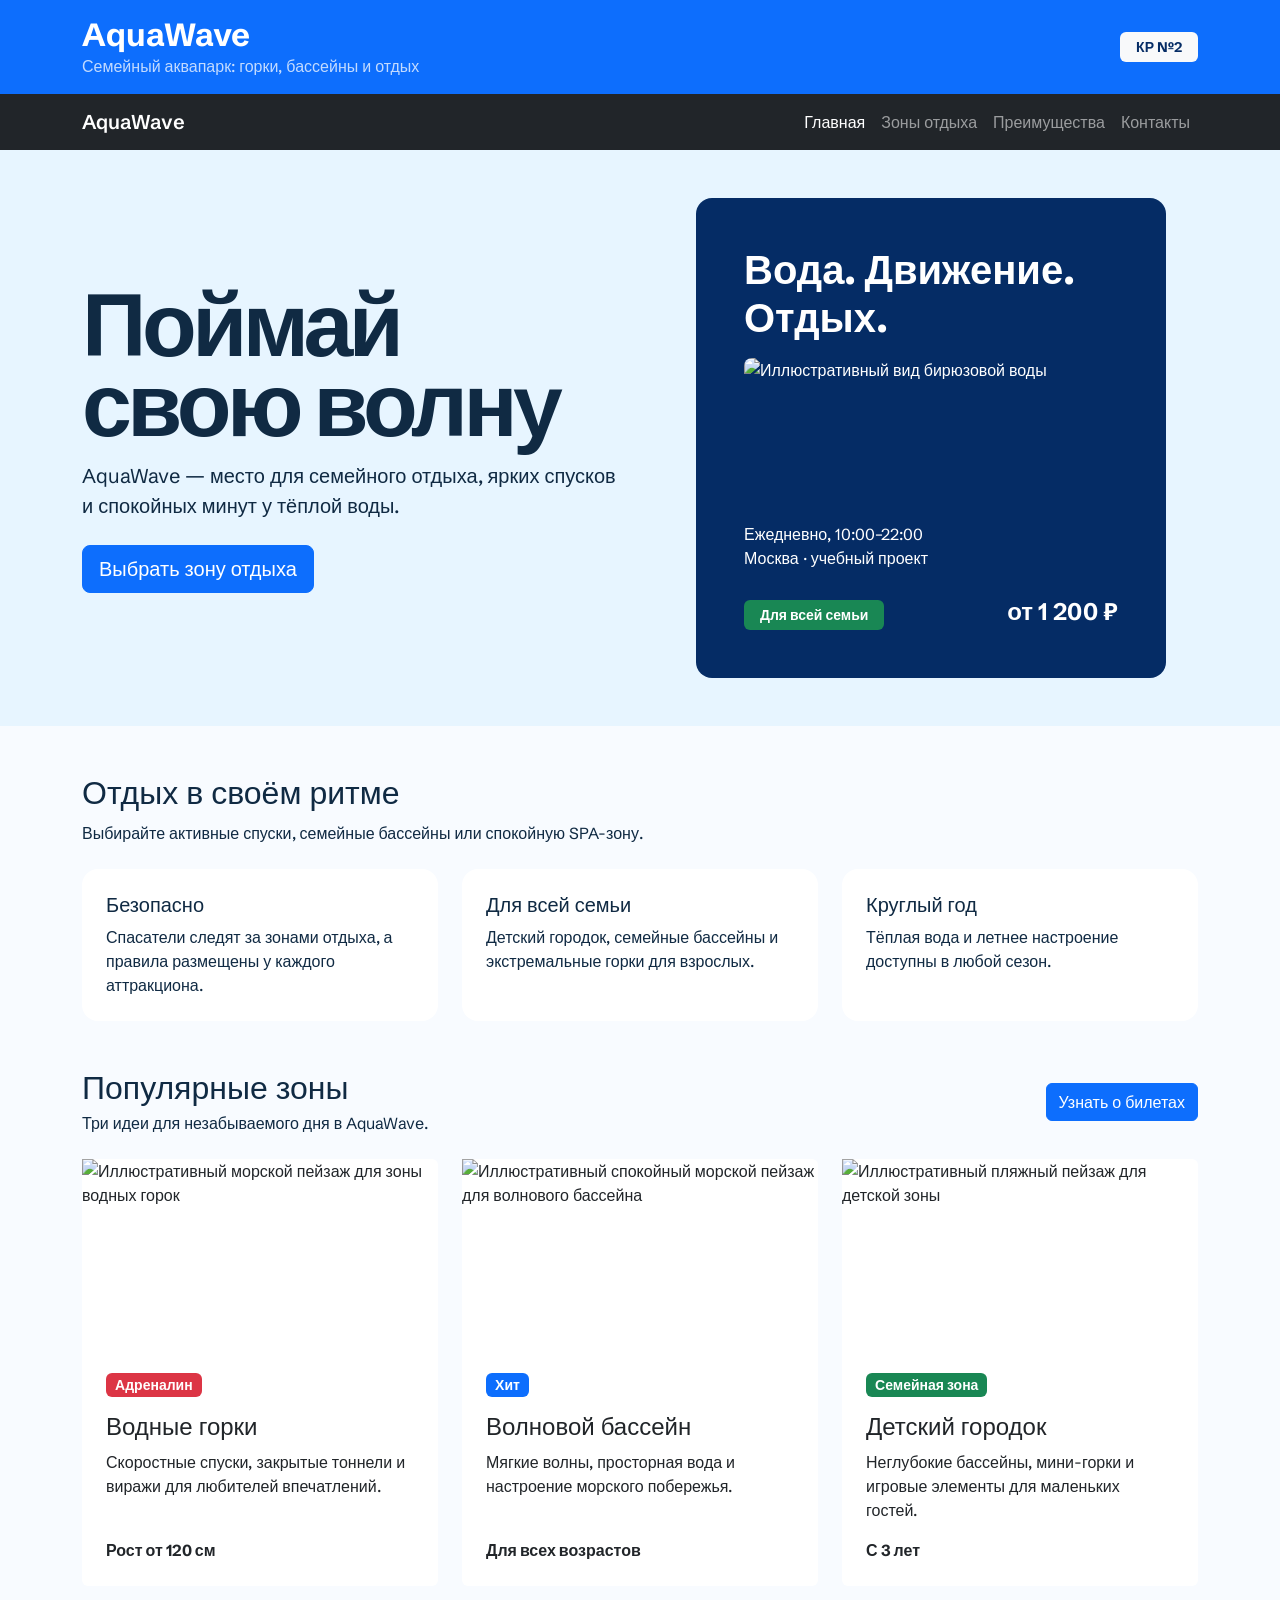
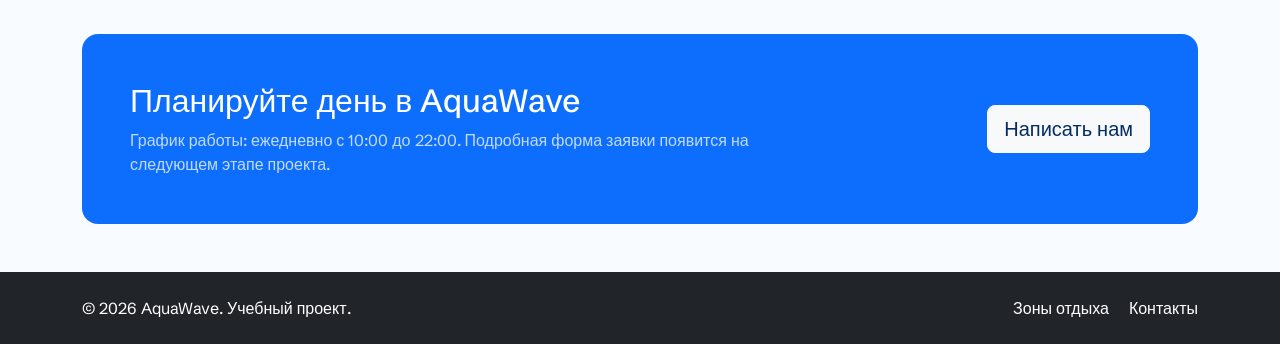
==== index.html @ f3e8d5f7 "feat: create AquaWave Bootstrap homepage" ====
<!DOCTYPE html>
<html lang="ru">
<head>
  <meta charset="UTF-8">
  <meta name="viewport" content="width=device-width, initial-scale=1.0">
  <meta
    name="description"
    content="AquaWave — семейный аквапарк с горками, бассейнами и зонами отдыха."
  >
  <title>AquaWave — семейный аквапарк</title>
  <link rel="preconnect" href="https://fonts.googleapis.com">
  <link rel="preconnect" href="https://fonts.gstatic.com" crossorigin>
  <link
    href="https://fonts.googleapis.com/css2?family=Schibsted+Grotesk:wght@400;600;800&display=swap"
    rel="stylesheet"
  >
  <link
    href="https://cdn.jsdelivr.net/npm/bootstrap@5.3.3/dist/css/bootstrap.min.css"
    rel="stylesheet"
  >
  <link rel="stylesheet" href="css/custom.css">
</head>
<body>
  <header class="bg-primary text-white py-3">
    <div class="container">
      <div class="row align-items-center g-3">
        <div class="col-12 col-md-8">
          <p class="h2 fw-bold mb-0">AquaWave</p>
          <p class="mb-0 opacity-75">Семейный аквапарк: горки, бассейны и отдых</p>
        </div>
        <div class="col-12 col-md-4 text-md-end">
          <span class="badge text-bg-light text-primary px-3 py-2">КР №2</span>
        </div>
      </div>
    </div>
  </header>

  <nav class="navbar navbar-expand-lg navbar-dark bg-dark" aria-label="Основная навигация">
    <div class="container">
      <a class="navbar-brand fw-semibold" href="index.html">AquaWave</a>
      <button
        class="navbar-toggler"
        type="button"
        data-bs-toggle="collapse"
        data-bs-target="#mainNavbar"
        aria-controls="mainNavbar"
        aria-expanded="false"
        aria-label="Открыть меню"
      >
        <span class="navbar-toggler-icon"></span>
      </button>
      <div class="collapse navbar-collapse" id="mainNavbar">
        <ul class="navbar-nav ms-auto">
          <li class="nav-item"><a class="nav-link active" aria-current="page" href="#top">Главная</a></li>
          <li class="nav-item"><a class="nav-link" href="#zones">Зоны отдыха</a></li>
          <li class="nav-item"><a class="nav-link" href="#advantages">Преимущества</a></li>
          <li class="nav-item"><a class="nav-link" href="#contacts">Контакты</a></li>
        </ul>
      </div>
    </div>
  </nav>

  <main id="top">
    <section class="hero-section py-5" aria-labelledby="hero-title">
      <div class="container">
        <div class="row align-items-center g-5">
          <div class="col-12 col-lg-6">
            <h1 class="display-4 fw-bold mb-3" id="hero-title">Поймай свою волну</h1>
            <p class="lead mb-4">
              AquaWave — место для семейного отдыха, ярких спусков и спокойных
              минут у тёплой воды.
            </p>
            <a class="btn btn-primary btn-lg" href="#zones">Выбрать зону отдыха</a>
          </div>
          <div class="col-12 col-lg-6">
            <div class="hero-ticket p-4 p-md-5 mx-auto" aria-label="Информация о посещении AquaWave">
              <p class="display-6 fw-bold mb-3">Вода. Движение. Отдых.</p>
              <img
                class="ticket-photo mb-4"
                src="https://picsum.photos/id/640/960/480"
                alt="Иллюстративный вид бирюзовой воды"
                width="960"
                height="480"
              >
              <p class="mb-4">Ежедневно, 10:00–22:00<br>Москва · учебный проект</p>
              <div class="d-flex justify-content-between align-items-end">
                <span class="badge text-bg-success px-3 py-2">Для всей семьи</span>
                <span class="fs-4 fw-bold">от 1 200 ₽</span>
              </div>
            </div>
          </div>
        </div>
      </div>
    </section>

    <section class="container my-5" id="advantages" aria-labelledby="advantages-title">
      <div class="row mb-4">
        <div class="col-lg-7">
          <h2 class="mb-2" id="advantages-title">Отдых в своём ритме</h2>
          <p class="mb-0">Выбирайте активные спуски, семейные бассейны или спокойную SPA-зону.</p>
        </div>
      </div>
      <div class="row g-4">
        <div class="col-12 col-md-4">
          <article class="h-100 p-4 bg-white rounded-4">
            <h3 class="h5">Безопасно</h3>
            <p class="mb-0">Спасатели следят за зонами отдыха, а правила размещены у каждого аттракциона.</p>
          </article>
        </div>
        <div class="col-12 col-md-4">
          <article class="h-100 p-4 bg-white rounded-4">
            <h3 class="h5">Для всей семьи</h3>
            <p class="mb-0">Детский городок, семейные бассейны и экстремальные горки для взрослых.</p>
          </article>
        </div>
        <div class="col-12 col-md-4">
          <article class="h-100 p-4 bg-white rounded-4">
            <h3 class="h5">Круглый год</h3>
            <p class="mb-0">Тёплая вода и летнее настроение доступны в любой сезон.</p>
          </article>
        </div>
      </div>
    </section>

    <section class="container my-5" id="zones" aria-labelledby="zones-title">
      <div class="d-flex flex-column flex-sm-row justify-content-between align-items-sm-center gap-3 mb-4">
        <div>
          <h2 class="mb-1" id="zones-title">Популярные зоны</h2>
          <p class="mb-0">Три идеи для незабываемого дня в AquaWave.</p>
        </div>
        <a class="btn btn-primary" href="#contacts">Узнать о билетах</a>
      </div>
      <div class="row g-4">
        <div class="col-12 col-md-6 col-lg-4">
          <article class="card h-100 border-0">
            <img
              class="zone-image"
              src="https://picsum.photos/id/1052/800/480"
              alt="Иллюстративный морской пейзаж для зоны водных горок"
              width="800"
              height="480"
              loading="lazy"
            >
            <div class="card-body d-flex flex-column p-4">
              <span class="badge text-bg-danger align-self-start mb-3">Адреналин</span>
              <h3 class="h4">Водные горки</h3>
              <p class="card-text">Скоростные спуски, закрытые тоннели и виражи для любителей впечатлений.</p>
              <p class="fw-bold mt-auto mb-0">Рост от 120 см</p>
            </div>
          </article>
        </div>
        <div class="col-12 col-md-6 col-lg-4">
          <article class="card h-100 border-0">
            <img
              class="zone-image"
              src="https://picsum.photos/id/853/800/480"
              alt="Иллюстративный спокойный морской пейзаж для волнового бассейна"
              width="800"
              height="480"
              loading="lazy"
            >
            <div class="card-body d-flex flex-column p-4">
              <span class="badge text-bg-primary align-self-start mb-3">Хит</span>
              <h3 class="h4">Волновой бассейн</h3>
              <p class="card-text">Мягкие волны, просторная вода и настроение морского побережья.</p>
              <p class="fw-bold mt-auto mb-0">Для всех возрастов</p>
            </div>
          </article>
        </div>
        <div class="col-12 col-md-6 col-lg-4">
          <article class="card h-100 border-0">
            <img
              class="zone-image"
              src="https://picsum.photos/id/641/800/480"
              alt="Иллюстративный пляжный пейзаж для детской зоны"
              width="800"
              height="480"
              loading="lazy"
            >
            <div class="card-body d-flex flex-column p-4">
              <span class="badge text-bg-success align-self-start mb-3">Семейная зона</span>
              <h3 class="h4">Детский городок</h3>
              <p class="card-text">Неглубокие бассейны, мини-горки и игровые элементы для маленьких гостей.</p>
              <p class="fw-bold mt-auto mb-0">С 3 лет</p>
            </div>
          </article>
        </div>
      </div>
    </section>

    <section class="container my-5" id="contacts" aria-labelledby="contacts-title">
      <div class="p-4 p-md-5 bg-primary text-white rounded-4">
        <div class="row align-items-center g-4">
          <div class="col-12 col-lg-8">
            <h2 id="contacts-title">Планируйте день в AquaWave</h2>
            <p class="mb-0 opacity-75">График работы: ежедневно с 10:00 до 22:00. Подробная форма заявки появится на следующем этапе проекта.</p>
          </div>
          <div class="col-12 col-lg-4 text-lg-end">
            <a class="btn btn-light btn-lg text-primary" href="mailto:aquawave@example.com">Написать нам</a>
          </div>
        </div>
      </div>
    </section>
  </main>

  <footer class="bg-dark text-white py-4 mt-5">
    <div class="container">
      <div class="row align-items-center g-3">
        <div class="col-12 col-md-6">
          <p class="mb-0">© 2026 AquaWave. Учебный проект.</p>
        </div>
        <div class="col-12 col-md-6 text-md-end">
          <a class="text-white text-decoration-none me-3" href="#zones">Зоны отдыха</a>
          <a class="text-white text-decoration-none" href="mailto:aquawave@example.com">Контакты</a>
        </div>
      </div>
    </div>
  </footer>

  <script src="https://cdn.jsdelivr.net/npm/bootstrap@5.3.3/dist/js/bootstrap.bundle.min.js"></script>
</body>
</html>
---- css/custom.css ----
:root {
  --aqua-blue: #0d6efd;
  --aqua-dark: #052c65;
  --aqua-soft: #e7f5ff;
}

body {
  min-height: 100svh;
  font-family: "Schibsted Grotesk", Arial, sans-serif;
  color: #102a43;
  background: #f8fbff;
}

.hero-section {
  background: var(--aqua-soft);
}

.display-4 {
  font-size: clamp(3.5rem, 7vw, 7rem);
  letter-spacing: -0.05em;
  line-height: 0.9;
}

.hero-ticket {
  max-width: 470px;
  color: #fff;
  background: var(--aqua-dark);
  border-radius: 1rem;
}

.ticket-photo {
  display: block;
  width: 100%;
  height: 140px;
  object-fit: cover;
  border-radius: 0.5rem;
}

.zone-image {
  width: 100%;
  height: 190px;
  object-fit: cover;
}

.badge {
  font-size: 0.875rem;
}

.badge.text-primary,
.btn-light.text-primary {
  color: var(--aqua-dark) !important;
}

.lead,
.card-text {
  max-width: 60ch;
}

.card {
  transition: transform 0.2s ease;
}

.card:hover {
  transform: translateY(-4px);
}

@media (prefers-reduced-motion: no-preference) {
  .hero-section .row > div,
  .container > .row > div,
  .card {
    animation: rise-in 0.55s ease both;
  }

  .hero-section .row > div:nth-child(2),
  .container > .row > div:nth-child(2),
  .card:nth-child(2) {
    animation-delay: 0.1s;
  }

  .container > .row > div:nth-child(3),
  .card:nth-child(3) {
    animation-delay: 0.2s;
  }
}

@keyframes rise-in {
  from {
    opacity: 0.01;
    transform: translateY(20px);
  }

  to {
    opacity: 1;
    transform: translateY(0);
  }
}

@media (max-width: 575.98px) {
  .hero-ticket {
    max-width: none;
  }
}
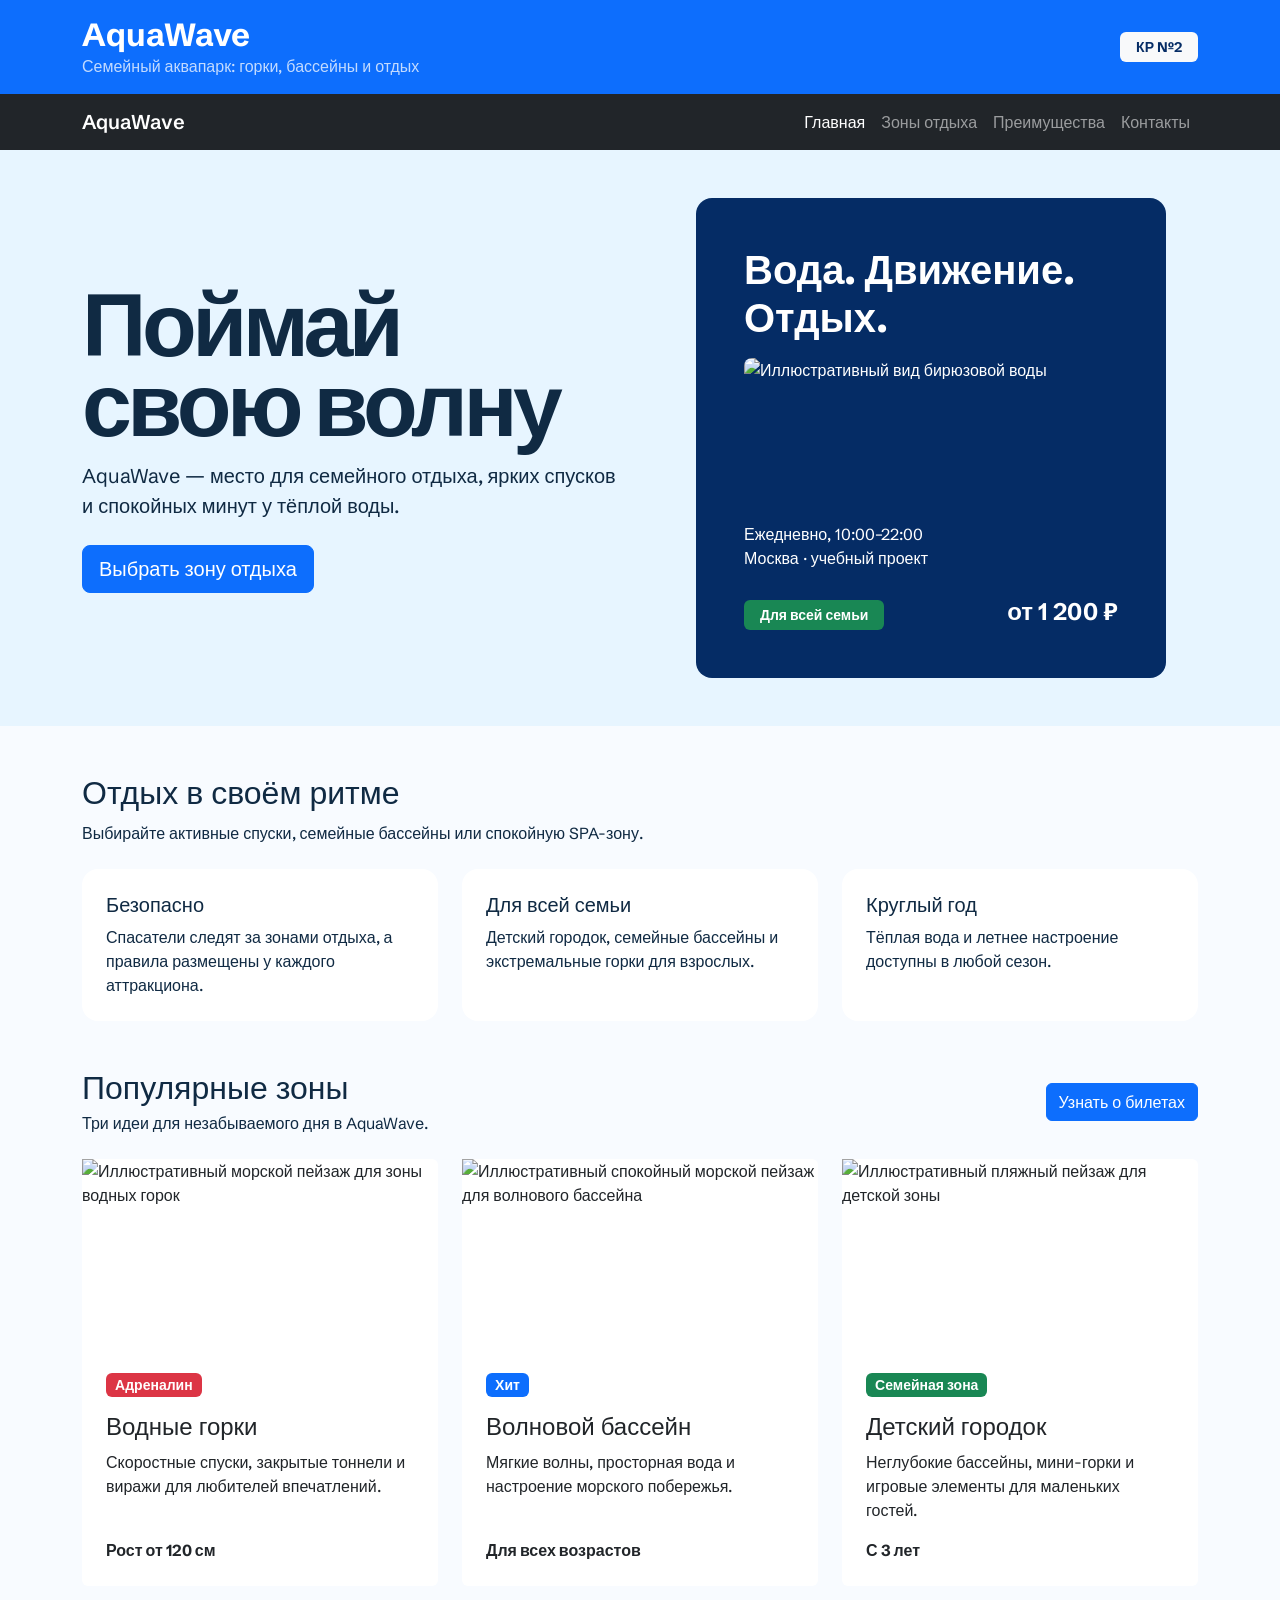
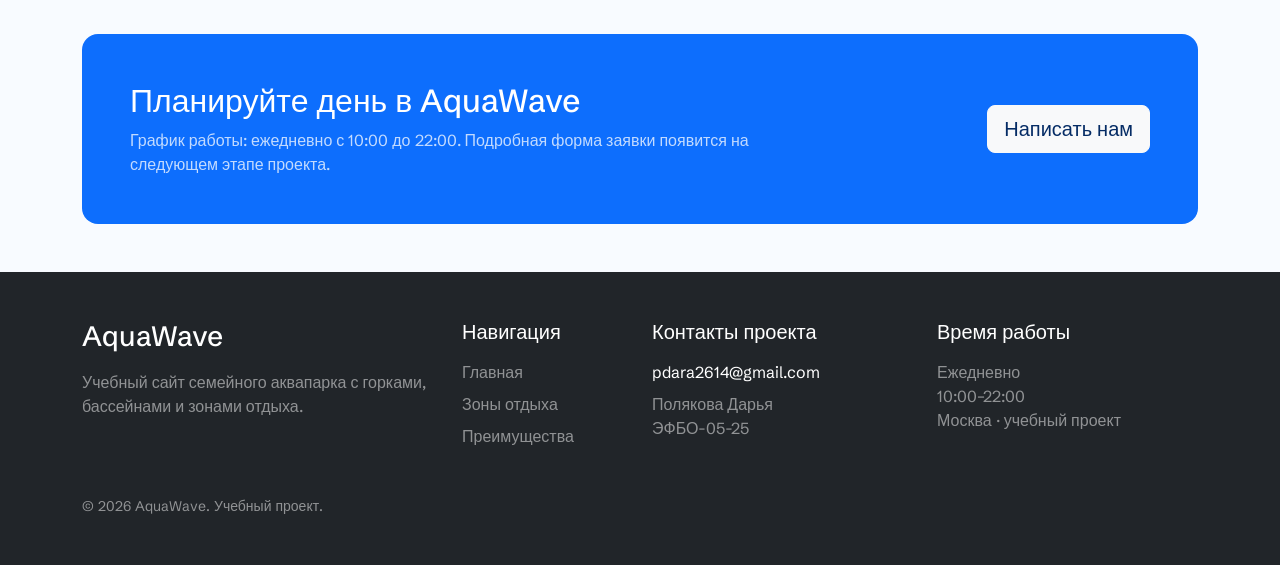
==== commit 505c2fd9: "feat: expand footer with project contacts" ====
--- a/index.html
+++ b/index.html
@@ -203,17 +203,41 @@
     </section>
   </main>
 
-  <footer class="bg-dark text-white py-4 mt-5">
+  <footer class="bg-dark text-white py-5 mt-5">
     <div class="container">
-      <div class="row align-items-center g-3">
-        <div class="col-12 col-md-6">
-          <p class="mb-0">© 2026 AquaWave. Учебный проект.</p>
-        </div>
-        <div class="col-12 col-md-6 text-md-end">
-          <a class="text-white text-decoration-none me-3" href="#zones">Зоны отдыха</a>
-          <a class="text-white text-decoration-none" href="mailto:aquawave@example.com">Контакты</a>
-        </div>
-      </div>
+      <div class="row g-4">
+        <div class="col-12 col-md-6 col-lg-4">
+          <a class="h3 d-inline-block mb-3 text-white text-decoration-none" href="#top">AquaWave</a>
+          <p class="mb-0 text-white-50">
+            Учебный сайт семейного аквапарка с горками, бассейнами и зонами отдыха.
+          </p>
+        </div>
+        <div class="col-12 col-sm-6 col-lg-2">
+          <h2 class="h5 mb-3">Навигация</h2>
+          <ul class="list-unstyled mb-0">
+            <li class="mb-2"><a class="text-white-50 text-decoration-none" href="#top">Главная</a></li>
+            <li class="mb-2"><a class="text-white-50 text-decoration-none" href="#zones">Зоны отдыха</a></li>
+            <li><a class="text-white-50 text-decoration-none" href="#advantages">Преимущества</a></li>
+          </ul>
+        </div>
+        <div class="col-12 col-sm-6 col-lg-3">
+          <h2 class="h5 mb-3">Контакты проекта</h2>
+          <address class="mb-0 text-white-50">
+            <a class="text-white text-decoration-none" href="mailto:pdara2614@gmail.com">pdara2614@gmail.com</a>
+            <span class="d-block mt-2">Полякова Дарья</span>
+            <span class="d-block">ЭФБО-05-25</span>
+          </address>
+        </div>
+        <div class="col-12 col-lg-3">
+          <h2 class="h5 mb-3">Время работы</h2>
+          <p class="mb-0 text-white-50">
+            Ежедневно<br>
+            10:00–22:00<br>
+            Москва · учебный проект
+          </p>
+        </div>
+      </div>
+      <p class="mt-5 mb-0 small text-white-50">© 2026 AquaWave. Учебный проект.</p>
     </div>
   </footer>
 
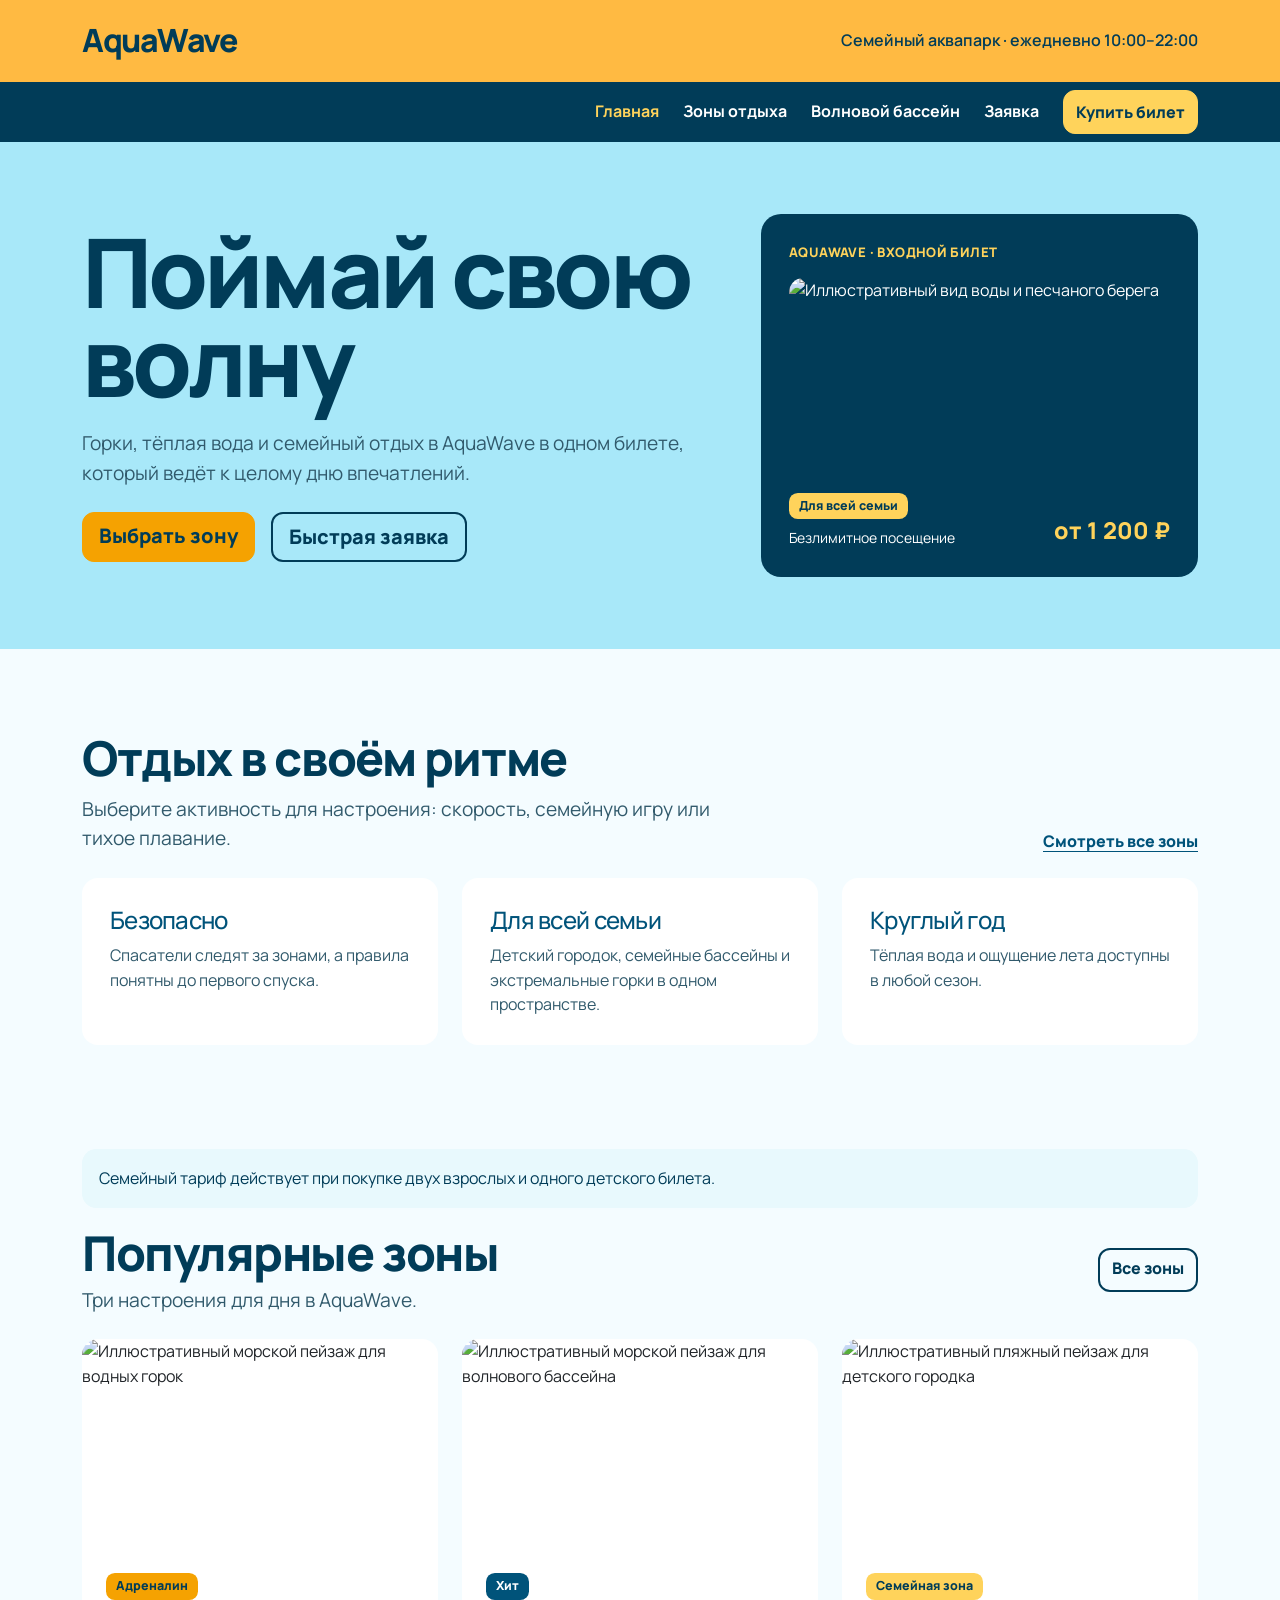
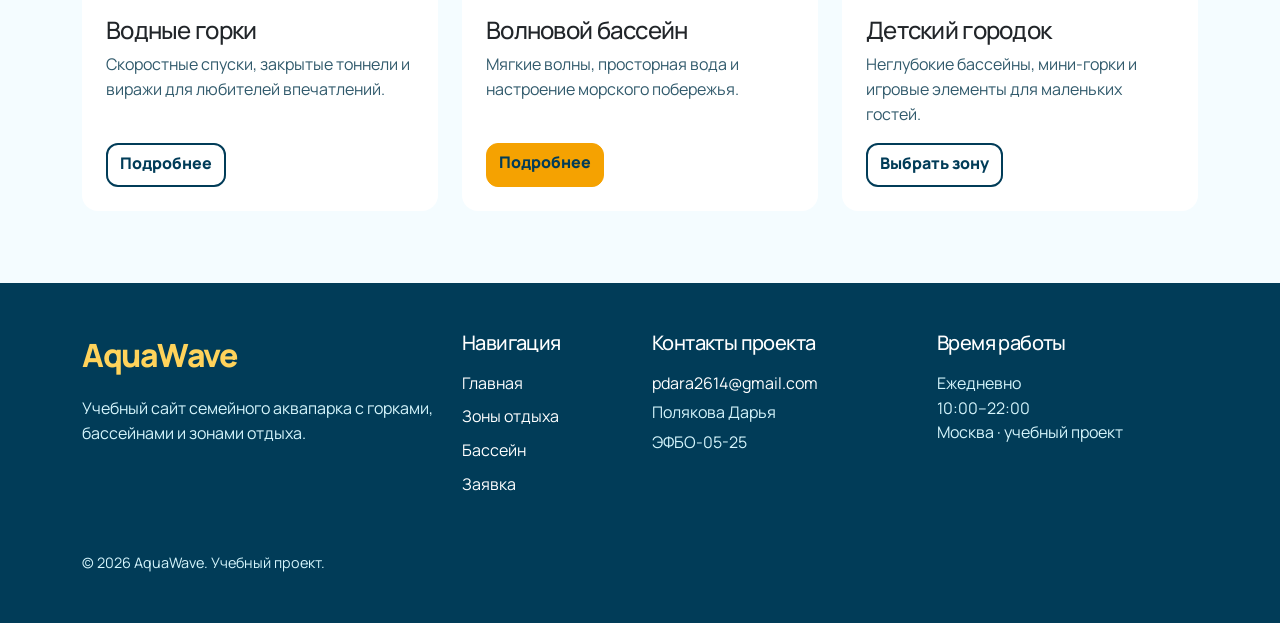
==== commit f8dabe17: "Добавлены страницы и Bootstrap-компоненты" ====
--- a/index.html
+++ b/index.html
@@ -3,89 +3,61 @@
 <head>
   <meta charset="UTF-8">
   <meta name="viewport" content="width=device-width, initial-scale=1.0">
-  <meta
-    name="description"
-    content="AquaWave — семейный аквапарк с горками, бассейнами и зонами отдыха."
-  >
-  <title>AquaWave — семейный аквапарк</title>
+  <meta name="description" content="AquaWave: семейный аквапарк с горками, бассейнами и зонами отдыха.">
+  <title>AquaWave: семейный аквапарк</title>
   <link rel="preconnect" href="https://fonts.googleapis.com">
   <link rel="preconnect" href="https://fonts.gstatic.com" crossorigin>
-  <link
-    href="https://fonts.googleapis.com/css2?family=Schibsted+Grotesk:wght@400;600;800&display=swap"
-    rel="stylesheet"
-  >
-  <link
-    href="https://cdn.jsdelivr.net/npm/bootstrap@5.3.3/dist/css/bootstrap.min.css"
-    rel="stylesheet"
-  >
+  <link href="https://fonts.googleapis.com/css2?family=Manrope:wght@400;500;600;700;800&display=swap" rel="stylesheet">
+  <link href="https://cdn.jsdelivr.net/npm/bootstrap@5.3.3/dist/css/bootstrap.min.css" rel="stylesheet">
   <link rel="stylesheet" href="css/custom.css">
 </head>
-<body>
-  <header class="bg-primary text-white py-3">
+<body id="top">
+  <header class="site-header py-3">
     <div class="container">
-      <div class="row align-items-center g-3">
-        <div class="col-12 col-md-8">
-          <p class="h2 fw-bold mb-0">AquaWave</p>
-          <p class="mb-0 opacity-75">Семейный аквапарк: горки, бассейны и отдых</p>
-        </div>
-        <div class="col-12 col-md-4 text-md-end">
-          <span class="badge text-bg-light text-primary px-3 py-2">КР №2</span>
-        </div>
+      <div class="d-flex flex-column flex-md-row justify-content-between align-items-md-center gap-2">
+        <a class="site-brand text-decoration-none" href="index.html">AquaWave</a>
+        <p class="mb-0 fw-semibold">Семейный аквапарк · ежедневно 10:00–22:00</p>
       </div>
     </div>
   </header>
 
-  <nav class="navbar navbar-expand-lg navbar-dark bg-dark" aria-label="Основная навигация">
+  <nav class="navbar navbar-expand-lg navbar-dark site-navbar" aria-label="Основная навигация">
     <div class="container">
-      <a class="navbar-brand fw-semibold" href="index.html">AquaWave</a>
-      <button
-        class="navbar-toggler"
-        type="button"
-        data-bs-toggle="collapse"
-        data-bs-target="#mainNavbar"
-        aria-controls="mainNavbar"
-        aria-expanded="false"
-        aria-label="Открыть меню"
-      >
+      <a class="navbar-brand d-lg-none fw-bold" href="index.html">AquaWave</a>
+      <button class="navbar-toggler" type="button" data-bs-toggle="collapse" data-bs-target="#mainNavbar" aria-controls="mainNavbar" aria-expanded="false" aria-label="Открыть меню">
         <span class="navbar-toggler-icon"></span>
       </button>
       <div class="collapse navbar-collapse" id="mainNavbar">
-        <ul class="navbar-nav ms-auto">
-          <li class="nav-item"><a class="nav-link active" aria-current="page" href="#top">Главная</a></li>
-          <li class="nav-item"><a class="nav-link" href="#zones">Зоны отдыха</a></li>
-          <li class="nav-item"><a class="nav-link" href="#advantages">Преимущества</a></li>
-          <li class="nav-item"><a class="nav-link" href="#contacts">Контакты</a></li>
+        <ul class="navbar-nav ms-auto align-items-lg-center gap-lg-2">
+          <li class="nav-item"><a class="nav-link active" aria-current="page" href="index.html">Главная</a></li>
+          <li class="nav-item"><a class="nav-link" href="catalog.html">Зоны отдыха</a></li>
+          <li class="nav-item"><a class="nav-link" href="product.html">Волновой бассейн</a></li>
+          <li class="nav-item"><a class="nav-link" href="order.html">Заявка</a></li>
+          <li class="nav-item ms-lg-2"><button class="btn btn-wave-light" type="button" data-bs-toggle="modal" data-bs-target="#quickOrderModal">Купить билет</button></li>
         </ul>
       </div>
     </div>
   </nav>
 
-  <main id="top">
-    <section class="hero-section py-5" aria-labelledby="hero-title">
-      <div class="container">
+  <main>
+    <section class="container-fluid site-hero py-5 px-3" aria-labelledby="hero-title">
+      <div class="container py-lg-4">
         <div class="row align-items-center g-5">
-          <div class="col-12 col-lg-6">
-            <h1 class="display-4 fw-bold mb-3" id="hero-title">Поймай свою волну</h1>
-            <p class="lead mb-4">
-              AquaWave — место для семейного отдыха, ярких спусков и спокойных
-              минут у тёплой воды.
-            </p>
-            <a class="btn btn-primary btn-lg" href="#zones">Выбрать зону отдыха</a>
+          <div class="col-12 col-lg-7 reveal">
+            <h1 class="hero-title mb-4" id="hero-title">Поймай свою волну</h1>
+            <p class="hero-text mb-4">Горки, тёплая вода и семейный отдых в AquaWave в одном билете, который ведёт к целому дню впечатлений.</p>
+            <div class="d-flex flex-column flex-sm-row gap-3">
+              <a class="btn btn-wave-primary btn-lg" href="catalog.html">Выбрать зону</a>
+              <button class="btn btn-wave-outline btn-lg" type="button" data-bs-toggle="modal" data-bs-target="#quickOrderModal">Быстрая заявка</button>
+            </div>
           </div>
-          <div class="col-12 col-lg-6">
-            <div class="hero-ticket p-4 p-md-5 mx-auto" aria-label="Информация о посещении AquaWave">
-              <p class="display-6 fw-bold mb-3">Вода. Движение. Отдых.</p>
-              <img
-                class="ticket-photo mb-4"
-                src="https://picsum.photos/id/640/960/480"
-                alt="Иллюстративный вид бирюзовой воды"
-                width="960"
-                height="480"
-              >
-              <p class="mb-4">Ежедневно, 10:00–22:00<br>Москва · учебный проект</p>
-              <div class="d-flex justify-content-between align-items-end">
-                <span class="badge text-bg-success px-3 py-2">Для всей семьи</span>
-                <span class="fs-4 fw-bold">от 1 200 ₽</span>
+          <div class="col-12 col-lg-5 reveal">
+            <div class="ticket-card mx-auto">
+              <p class="ticket-label">AquaWave · входной билет</p>
+              <img class="ticket-image" src="https://picsum.photos/id/640/960/640" alt="Иллюстративный вид воды и песчаного берега" width="960" height="640">
+              <div class="d-flex justify-content-between align-items-end gap-3 mt-4">
+                <div><span class="badge badge-family">Для всей семьи</span><p class="mb-0 mt-2 small">Безлимитное посещение</p></div>
+                <p class="ticket-price mb-0">от 1 200 ₽</p>
               </div>
             </div>
           </div>
@@ -93,154 +65,41 @@
       </div>
     </section>
 
-    <section class="container my-5" id="advantages" aria-labelledby="advantages-title">
-      <div class="row mb-4">
+    <section class="container section-space" aria-labelledby="advantages-title">
+      <div class="row align-items-end g-4 mb-4">
         <div class="col-lg-7">
-          <h2 class="mb-2" id="advantages-title">Отдых в своём ритме</h2>
-          <p class="mb-0">Выбирайте активные спуски, семейные бассейны или спокойную SPA-зону.</p>
+          <h2 id="advantages-title">Отдых в своём ритме</h2>
+          <p class="section-lead mb-0">Выберите активность для настроения: скорость, семейную игру или тихое плавание.</p>
         </div>
+        <div class="col-lg-5 text-lg-end"><a class="link-wave" href="catalog.html">Смотреть все зоны</a></div>
       </div>
       <div class="row g-4">
-        <div class="col-12 col-md-4">
-          <article class="h-100 p-4 bg-white rounded-4">
-            <h3 class="h5">Безопасно</h3>
-            <p class="mb-0">Спасатели следят за зонами отдыха, а правила размещены у каждого аттракциона.</p>
-          </article>
-        </div>
-        <div class="col-12 col-md-4">
-          <article class="h-100 p-4 bg-white rounded-4">
-            <h3 class="h5">Для всей семьи</h3>
-            <p class="mb-0">Детский городок, семейные бассейны и экстремальные горки для взрослых.</p>
-          </article>
-        </div>
-        <div class="col-12 col-md-4">
-          <article class="h-100 p-4 bg-white rounded-4">
-            <h3 class="h5">Круглый год</h3>
-            <p class="mb-0">Тёплая вода и летнее настроение доступны в любой сезон.</p>
-          </article>
-        </div>
+        <div class="col-12 col-md-4"><article class="feature-panel h-100 reveal"><h3 class="h4">Безопасно</h3><p class="mb-0">Спасатели следят за зонами, а правила понятны до первого спуска.</p></article></div>
+        <div class="col-12 col-md-4"><article class="feature-panel h-100 reveal"><h3 class="h4">Для всей семьи</h3><p class="mb-0">Детский городок, семейные бассейны и экстремальные горки в одном пространстве.</p></article></div>
+        <div class="col-12 col-md-4"><article class="feature-panel h-100 reveal"><h3 class="h4">Круглый год</h3><p class="mb-0">Тёплая вода и ощущение лета доступны в любой сезон.</p></article></div>
       </div>
     </section>
 
-    <section class="container my-5" id="zones" aria-labelledby="zones-title">
+    <section class="container section-space" aria-labelledby="zones-title">
+      <div class="alert alert-wave reveal" role="alert">Семейный тариф действует при покупке двух взрослых и одного детского билета.</div>
       <div class="d-flex flex-column flex-sm-row justify-content-between align-items-sm-center gap-3 mb-4">
-        <div>
-          <h2 class="mb-1" id="zones-title">Популярные зоны</h2>
-          <p class="mb-0">Три идеи для незабываемого дня в AquaWave.</p>
-        </div>
-        <a class="btn btn-primary" href="#contacts">Узнать о билетах</a>
+        <div><h2 class="mb-1" id="zones-title">Популярные зоны</h2><p class="section-lead mb-0">Три настроения для дня в AquaWave.</p></div>
+        <a class="btn btn-wave-outline" href="catalog.html">Все зоны</a>
       </div>
       <div class="row g-4">
-        <div class="col-12 col-md-6 col-lg-4">
-          <article class="card h-100 border-0">
-            <img
-              class="zone-image"
-              src="https://picsum.photos/id/1052/800/480"
-              alt="Иллюстративный морской пейзаж для зоны водных горок"
-              width="800"
-              height="480"
-              loading="lazy"
-            >
-            <div class="card-body d-flex flex-column p-4">
-              <span class="badge text-bg-danger align-self-start mb-3">Адреналин</span>
-              <h3 class="h4">Водные горки</h3>
-              <p class="card-text">Скоростные спуски, закрытые тоннели и виражи для любителей впечатлений.</p>
-              <p class="fw-bold mt-auto mb-0">Рост от 120 см</p>
-            </div>
-          </article>
-        </div>
-        <div class="col-12 col-md-6 col-lg-4">
-          <article class="card h-100 border-0">
-            <img
-              class="zone-image"
-              src="https://picsum.photos/id/853/800/480"
-              alt="Иллюстративный спокойный морской пейзаж для волнового бассейна"
-              width="800"
-              height="480"
-              loading="lazy"
-            >
-            <div class="card-body d-flex flex-column p-4">
-              <span class="badge text-bg-primary align-self-start mb-3">Хит</span>
-              <h3 class="h4">Волновой бассейн</h3>
-              <p class="card-text">Мягкие волны, просторная вода и настроение морского побережья.</p>
-              <p class="fw-bold mt-auto mb-0">Для всех возрастов</p>
-            </div>
-          </article>
-        </div>
-        <div class="col-12 col-md-6 col-lg-4">
-          <article class="card h-100 border-0">
-            <img
-              class="zone-image"
-              src="https://picsum.photos/id/641/800/480"
-              alt="Иллюстративный пляжный пейзаж для детской зоны"
-              width="800"
-              height="480"
-              loading="lazy"
-            >
-            <div class="card-body d-flex flex-column p-4">
-              <span class="badge text-bg-success align-self-start mb-3">Семейная зона</span>
-              <h3 class="h4">Детский городок</h3>
-              <p class="card-text">Неглубокие бассейны, мини-горки и игровые элементы для маленьких гостей.</p>
-              <p class="fw-bold mt-auto mb-0">С 3 лет</p>
-            </div>
-          </article>
-        </div>
-      </div>
-    </section>
-
-    <section class="container my-5" id="contacts" aria-labelledby="contacts-title">
-      <div class="p-4 p-md-5 bg-primary text-white rounded-4">
-        <div class="row align-items-center g-4">
-          <div class="col-12 col-lg-8">
-            <h2 id="contacts-title">Планируйте день в AquaWave</h2>
-            <p class="mb-0 opacity-75">График работы: ежедневно с 10:00 до 22:00. Подробная форма заявки появится на следующем этапе проекта.</p>
-          </div>
-          <div class="col-12 col-lg-4 text-lg-end">
-            <a class="btn btn-light btn-lg text-primary" href="mailto:aquawave@example.com">Написать нам</a>
-          </div>
-        </div>
+        <div class="col-12 col-md-6 col-lg-4"><article class="card zone-card h-100 reveal"><img class="card-img-top zone-image" src="https://picsum.photos/id/1052/800/480" alt="Иллюстративный морской пейзаж для водных горок" width="800" height="480" loading="lazy"><div class="card-body d-flex flex-column p-4"><span class="badge badge-orange align-self-start mb-3">Адреналин</span><h3 class="h4">Водные горки</h3><p class="card-text">Скоростные спуски, закрытые тоннели и виражи для любителей впечатлений.</p><a class="btn btn-wave-outline mt-auto align-self-start" href="product.html">Подробнее</a></div></article></div>
+        <div class="col-12 col-md-6 col-lg-4"><article class="card zone-card h-100 reveal"><img class="card-img-top zone-image" src="https://picsum.photos/id/853/800/480" alt="Иллюстративный морской пейзаж для волнового бассейна" width="800" height="480" loading="lazy"><div class="card-body d-flex flex-column p-4"><span class="badge badge-blue align-self-start mb-3">Хит</span><h3 class="h4">Волновой бассейн</h3><p class="card-text">Мягкие волны, просторная вода и настроение морского побережья.</p><a class="btn btn-wave-primary mt-auto align-self-start" href="product.html">Подробнее</a></div></article></div>
+        <div class="col-12 col-md-6 col-lg-4"><article class="card zone-card h-100 reveal"><img class="card-img-top zone-image" src="https://picsum.photos/id/641/800/480" alt="Иллюстративный пляжный пейзаж для детского городка" width="800" height="480" loading="lazy"><div class="card-body d-flex flex-column p-4"><span class="badge badge-family align-self-start mb-3">Семейная зона</span><h3 class="h4">Детский городок</h3><p class="card-text">Неглубокие бассейны, мини-горки и игровые элементы для маленьких гостей.</p><a class="btn btn-wave-outline mt-auto align-self-start" href="catalog.html">Выбрать зону</a></div></article></div>
       </div>
     </section>
   </main>
 
-  <footer class="bg-dark text-white py-5 mt-5">
-    <div class="container">
-      <div class="row g-4">
-        <div class="col-12 col-md-6 col-lg-4">
-          <a class="h3 d-inline-block mb-3 text-white text-decoration-none" href="#top">AquaWave</a>
-          <p class="mb-0 text-white-50">
-            Учебный сайт семейного аквапарка с горками, бассейнами и зонами отдыха.
-          </p>
-        </div>
-        <div class="col-12 col-sm-6 col-lg-2">
-          <h2 class="h5 mb-3">Навигация</h2>
-          <ul class="list-unstyled mb-0">
-            <li class="mb-2"><a class="text-white-50 text-decoration-none" href="#top">Главная</a></li>
-            <li class="mb-2"><a class="text-white-50 text-decoration-none" href="#zones">Зоны отдыха</a></li>
-            <li><a class="text-white-50 text-decoration-none" href="#advantages">Преимущества</a></li>
-          </ul>
-        </div>
-        <div class="col-12 col-sm-6 col-lg-3">
-          <h2 class="h5 mb-3">Контакты проекта</h2>
-          <address class="mb-0 text-white-50">
-            <a class="text-white text-decoration-none" href="mailto:pdara2614@gmail.com">pdara2614@gmail.com</a>
-            <span class="d-block mt-2">Полякова Дарья</span>
-            <span class="d-block">ЭФБО-05-25</span>
-          </address>
-        </div>
-        <div class="col-12 col-lg-3">
-          <h2 class="h5 mb-3">Время работы</h2>
-          <p class="mb-0 text-white-50">
-            Ежедневно<br>
-            10:00–22:00<br>
-            Москва · учебный проект
-          </p>
-        </div>
-      </div>
-      <p class="mt-5 mb-0 small text-white-50">© 2026 AquaWave. Учебный проект.</p>
-    </div>
+  <footer class="site-footer py-5 mt-5">
+    <div class="container"><div class="row g-4"><div class="col-12 col-md-6 col-lg-4"><a class="footer-brand" href="index.html">AquaWave</a><p class="footer-copy mb-0">Учебный сайт семейного аквапарка с горками, бассейнами и зонами отдыха.</p></div><div class="col-12 col-sm-6 col-lg-2"><h2 class="h5 mb-3">Навигация</h2><ul class="list-unstyled footer-links mb-0"><li><a href="index.html">Главная</a></li><li><a href="catalog.html">Зоны отдыха</a></li><li><a href="product.html">Бассейн</a></li><li><a href="order.html">Заявка</a></li></ul></div><div class="col-12 col-sm-6 col-lg-3"><h2 class="h5 mb-3">Контакты проекта</h2><address class="footer-copy mb-0"><a href="mailto:pdara2614@gmail.com">pdara2614@gmail.com</a><span>Полякова Дарья</span><span>ЭФБО-05-25</span></address></div><div class="col-12 col-lg-3"><h2 class="h5 mb-3">Время работы</h2><p class="footer-copy mb-0">Ежедневно<br>10:00–22:00<br>Москва · учебный проект</p></div></div><p class="footer-copy footer-note mb-0">© 2026 AquaWave. Учебный проект.</p></div>
   </footer>
 
+  <div class="modal fade" id="quickOrderModal" tabindex="-1" aria-labelledby="quickOrderModalTitle" aria-hidden="true"><div class="modal-dialog modal-dialog-centered"><div class="modal-content"><div class="modal-header"><h2 class="modal-title fs-4" id="quickOrderModalTitle">Быстрая заявка</h2><button type="button" class="btn-close" data-bs-dismiss="modal" aria-label="Закрыть"></button></div><form class="quick-order-form"><div class="modal-body"><p class="mb-3">Оставьте контакты, полная форма доступна на отдельной странице.</p><label class="form-label" for="quickName">Имя</label><input class="form-control mb-3" id="quickName" name="name" required><label class="form-label" for="quickEmail">E-mail</label><input class="form-control" type="email" id="quickEmail" name="email" required><div class="alert alert-success d-none mt-3 mb-0" role="status">Заявка принята. Спасибо!</div></div><div class="modal-footer"><a class="btn btn-wave-outline" href="order.html">Полная форма</a><button class="btn btn-wave-primary" type="submit">Отправить</button></div></form></div></div></div>
   <script src="https://cdn.jsdelivr.net/npm/bootstrap@5.3.3/dist/js/bootstrap.bundle.min.js"></script>
+  <script src="js/main.js"></script>
 </body>
 </html>
--- a/css/custom.css
+++ b/css/custom.css
@@ -1,102 +1,134 @@
 :root {
-  --aqua-blue: #0d6efd;
-  --aqua-dark: #052c65;
-  --aqua-soft: #e7f5ff;
+  --wave-sky: #a8e8f9;
+  --wave-blue: #00537a;
+  --wave-deep: #013c58;
+  --wave-orange: #f5a201;
+  --wave-amber: #ffba42;
+  --wave-yellow: #ffd35b;
+  --wave-paper: #f4fcff;
+  --wave-ink: #013c58;
+  --wave-muted: #315a6c;
+  --ease-out: cubic-bezier(0.23, 1, 0.32, 1);
 }
+
+* { box-sizing: border-box; }
+
+html { scroll-behavior: smooth; }
 
 body {
   min-height: 100svh;
-  font-family: "Schibsted Grotesk", Arial, sans-serif;
-  color: #102a43;
-  background: #f8fbff;
+  color: var(--wave-ink);
+  background: var(--wave-paper);
+  font-family: "Manrope", Arial, sans-serif;
+  line-height: 1.55;
 }
 
-.hero-section {
-  background: var(--aqua-soft);
+a:focus-visible,
+button:focus-visible,
+input:focus-visible,
+select:focus-visible,
+textarea:focus-visible {
+  outline: 3px solid var(--wave-orange);
+  outline-offset: 3px;
 }
 
-.display-4 {
-  font-size: clamp(3.5rem, 7vw, 7rem);
-  letter-spacing: -0.05em;
-  line-height: 0.9;
+.site-header { color: var(--wave-deep); background: var(--wave-amber); }
+.site-brand, .footer-brand { color: inherit; font-size: clamp(1.6rem, 2.5vw, 2.25rem); font-weight: 800; letter-spacing: -0.04em; }
+.site-navbar { background: var(--wave-deep); }
+.navbar-dark .navbar-nav .nav-link { color: #fff; font-weight: 700; }
+.navbar-dark .navbar-nav .nav-link:hover, .navbar-dark .navbar-nav .nav-link.active { color: var(--wave-yellow); }
+
+.site-hero { background: var(--wave-sky); }
+.hero-title { max-width: 10ch; font-size: clamp(3.5rem, 8vw, 6rem); font-weight: 800; letter-spacing: -0.04em; line-height: .92; }
+.hero-text, .section-lead { max-width: 58ch; color: var(--wave-muted); font-size: clamp(1.1rem, 1.5vw, 1.3rem); }
+.section-space { padding-top: 5rem; padding-bottom: 1.5rem; }
+h1, h2, h3, h4 { font-weight: 800; letter-spacing: -0.03em; }
+h1 { font-size: clamp(2.5rem, 6vw, 4.5rem); }
+h2 { font-size: clamp(2rem, 4vw, 3rem); }
+
+.ticket-card { max-width: 460px; padding: 1.75rem; color: #fff; background: var(--wave-deep); border-radius: 1.25rem; }
+.ticket-label, .detail-label { font-size: .82rem; font-weight: 800; letter-spacing: .03em; text-transform: uppercase; }
+.ticket-label { color: var(--wave-yellow); }
+.detail-label { color: var(--wave-blue); }
+.ticket-image, .product-image, .zone-image { display: block; width: 100%; object-fit: cover; }
+.ticket-image { height: 190px; border-radius: .9rem; }
+.ticket-price { color: var(--wave-yellow); font-size: 1.45rem; font-weight: 800; white-space: nowrap; }
+
+.btn { min-height: 44px; border-radius: .75rem; font-weight: 800; }
+.btn-wave-primary { color: var(--wave-deep); background: var(--wave-orange); border-color: var(--wave-orange); }
+.btn-wave-primary:hover, .btn-wave-primary:focus { color: var(--wave-deep); background: var(--wave-yellow); border-color: var(--wave-yellow); }
+.btn-wave-outline { color: var(--wave-deep); background: transparent; border: 2px solid var(--wave-deep); }
+.btn-wave-outline:hover, .btn-wave-outline:focus { color: #fff; background: var(--wave-deep); border-color: var(--wave-deep); }
+.btn-wave-light { color: var(--wave-deep); background: var(--wave-yellow); border-color: var(--wave-yellow); }
+.btn-wave-light:hover, .btn-wave-light:focus { color: var(--wave-deep); background: var(--wave-amber); border-color: var(--wave-amber); }
+
+.feature-panel, .content-panel, .order-aside { padding: 1.75rem; background: #fff; border-radius: 1rem; }
+.feature-panel h3 { color: var(--wave-blue); }
+.feature-panel p, .card-text { color: var(--wave-muted); }
+.zone-card { overflow: hidden; border: 0; border-radius: 1rem; transition: transform 200ms var(--ease-out); }
+.zone-card:hover { transform: translateY(-5px); }
+.zone-card--ticket { color: var(--wave-deep); background: var(--wave-yellow); }
+.zone-card--ticket .ticket-price { color: var(--wave-deep); }
+.zone-image { height: 210px; }
+.zone-meta { color: var(--wave-blue); font-size: .9rem; font-weight: 800; }
+
+.badge { padding: .55em .8em; border-radius: .55rem; font-size: .78rem; font-weight: 800; }
+.badge-orange { color: var(--wave-deep); background: var(--wave-orange); }
+.badge-blue { color: #fff; background: var(--wave-blue); }
+.badge-family { color: var(--wave-deep); background: var(--wave-yellow); }
+.badge-gold { color: var(--wave-deep); background: var(--wave-amber); }
+
+.alert-wave { color: var(--wave-deep); background: #e8f9fd; border-radius: .9rem; }
+.link-wave, .breadcrumb a { color: var(--wave-blue); font-weight: 800; text-underline-offset: .25em; }
+.breadcrumb-item.active { color: var(--wave-muted); }
+.product-image { height: min(58vw, 540px); border-radius: 1.25rem; }
+.gallery-card { overflow: hidden; min-height: 100%; color: #fff; background: var(--wave-deep); border-radius: 1rem; }
+.gallery-card img { display: block; width: 100%; height: 190px; object-fit: cover; }
+.gallery-card p { color: #d5f5fc; }
+.table-wave { --bs-table-bg: transparent; --bs-table-color: var(--wave-ink); }
+.table-wave th { color: var(--wave-blue); }
+
+.order-form { padding: clamp(1.5rem, 4vw, 2.5rem); background: #fff; border-radius: 1.25rem; }
+.form-control, .form-select, .input-group-text { min-height: 46px; border-color: #b7d9e3; }
+.form-control:focus, .form-select:focus { border-color: var(--wave-blue); }
+.input-group-text { color: var(--wave-deep); background: var(--wave-yellow); font-weight: 800; }
+.form-check-input:checked { background-color: var(--wave-blue); border-color: var(--wave-blue); }
+.accordion-item { overflow: hidden; border: 0; border-radius: .85rem !important; }
+.accordion-item + .accordion-item { margin-top: .75rem; }
+.accordion-button { color: var(--wave-deep); font-weight: 800; }
+.accordion-button:not(.collapsed) { color: var(--wave-deep); background: #e8f9fd; }
+
+.site-footer { color: #fff; background: var(--wave-deep); }
+.footer-brand { display: inline-block; color: var(--wave-yellow); margin-bottom: 1rem; text-decoration: none; }
+.footer-copy { color: #d5f5fc; }
+.footer-copy a, .footer-links a { color: #fff; text-decoration: none; }
+.footer-links li + li { margin-top: .55rem; }
+.footer-links a:hover, .footer-copy a:hover { color: var(--wave-yellow); }
+.footer-copy span { display: block; margin-top: .3rem; }
+.footer-note { margin-top: 3.5rem; font-size: .9rem; }
+
+.modal-content { border: 0; border-radius: 1rem; }
+.modal-header, .modal-footer { border-color: #d9edf3; }
+
+html.js-motion .reveal {
+  opacity: 0;
+  transform: translateY(24px);
+  transition: opacity 260ms ease-out, transform 600ms var(--ease-out);
 }
 
-.hero-ticket {
-  max-width: 470px;
-  color: #fff;
-  background: var(--aqua-dark);
-  border-radius: 1rem;
+html.js-motion .reveal[data-visible] { opacity: 1; transform: translateY(0); }
+
+@media (prefers-reduced-motion: no-preference) {
+  .site-hero .row > div:not(.reveal) { animation: enter-up 300ms var(--ease-out) both; }
+  .site-hero .row > div:last-child:not(.reveal) { animation-delay: 80ms; }
 }
 
-.ticket-photo {
-  display: block;
-  width: 100%;
-  height: 140px;
-  object-fit: cover;
-  border-radius: 0.5rem;
+@keyframes enter-up { from { opacity: .01; transform: translateY(18px); } to { opacity: 1; transform: translateY(0); } }
+
+@media (max-width: 767.98px) {
+  .section-space { padding-top: 3.75rem; }
+  .hero-title { max-width: 12ch; font-size: clamp(2.7rem, 12vw, 3.5rem); }
+  .product-image { height: 70vw; }
 }
 
-.zone-image {
-  width: 100%;
-  height: 190px;
-  object-fit: cover;
-}
-
-.badge {
-  font-size: 0.875rem;
-}
-
-.badge.text-primary,
-.btn-light.text-primary {
-  color: var(--aqua-dark) !important;
-}
-
-.lead,
-.card-text {
-  max-width: 60ch;
-}
-
-.card {
-  transition: transform 0.2s ease;
-}
-
-.card:hover {
-  transform: translateY(-4px);
-}
-
-@media (prefers-reduced-motion: no-preference) {
-  .hero-section .row > div,
-  .container > .row > div,
-  .card {
-    animation: rise-in 0.55s ease both;
-  }
-
-  .hero-section .row > div:nth-child(2),
-  .container > .row > div:nth-child(2),
-  .card:nth-child(2) {
-    animation-delay: 0.1s;
-  }
-
-  .container > .row > div:nth-child(3),
-  .card:nth-child(3) {
-    animation-delay: 0.2s;
-  }
-}
-
-@keyframes rise-in {
-  from {
-    opacity: 0.01;
-    transform: translateY(20px);
-  }
-
-  to {
-    opacity: 1;
-    transform: translateY(0);
-  }
-}
-
-@media (max-width: 575.98px) {
-  .hero-ticket {
-    max-width: none;
-  }
-}
+@media (prefers-reduced-motion: reduce) { *, *::before, *::after { scroll-behavior: auto !important; transition-duration: .01ms !important; animation-duration: .01ms !important; } }
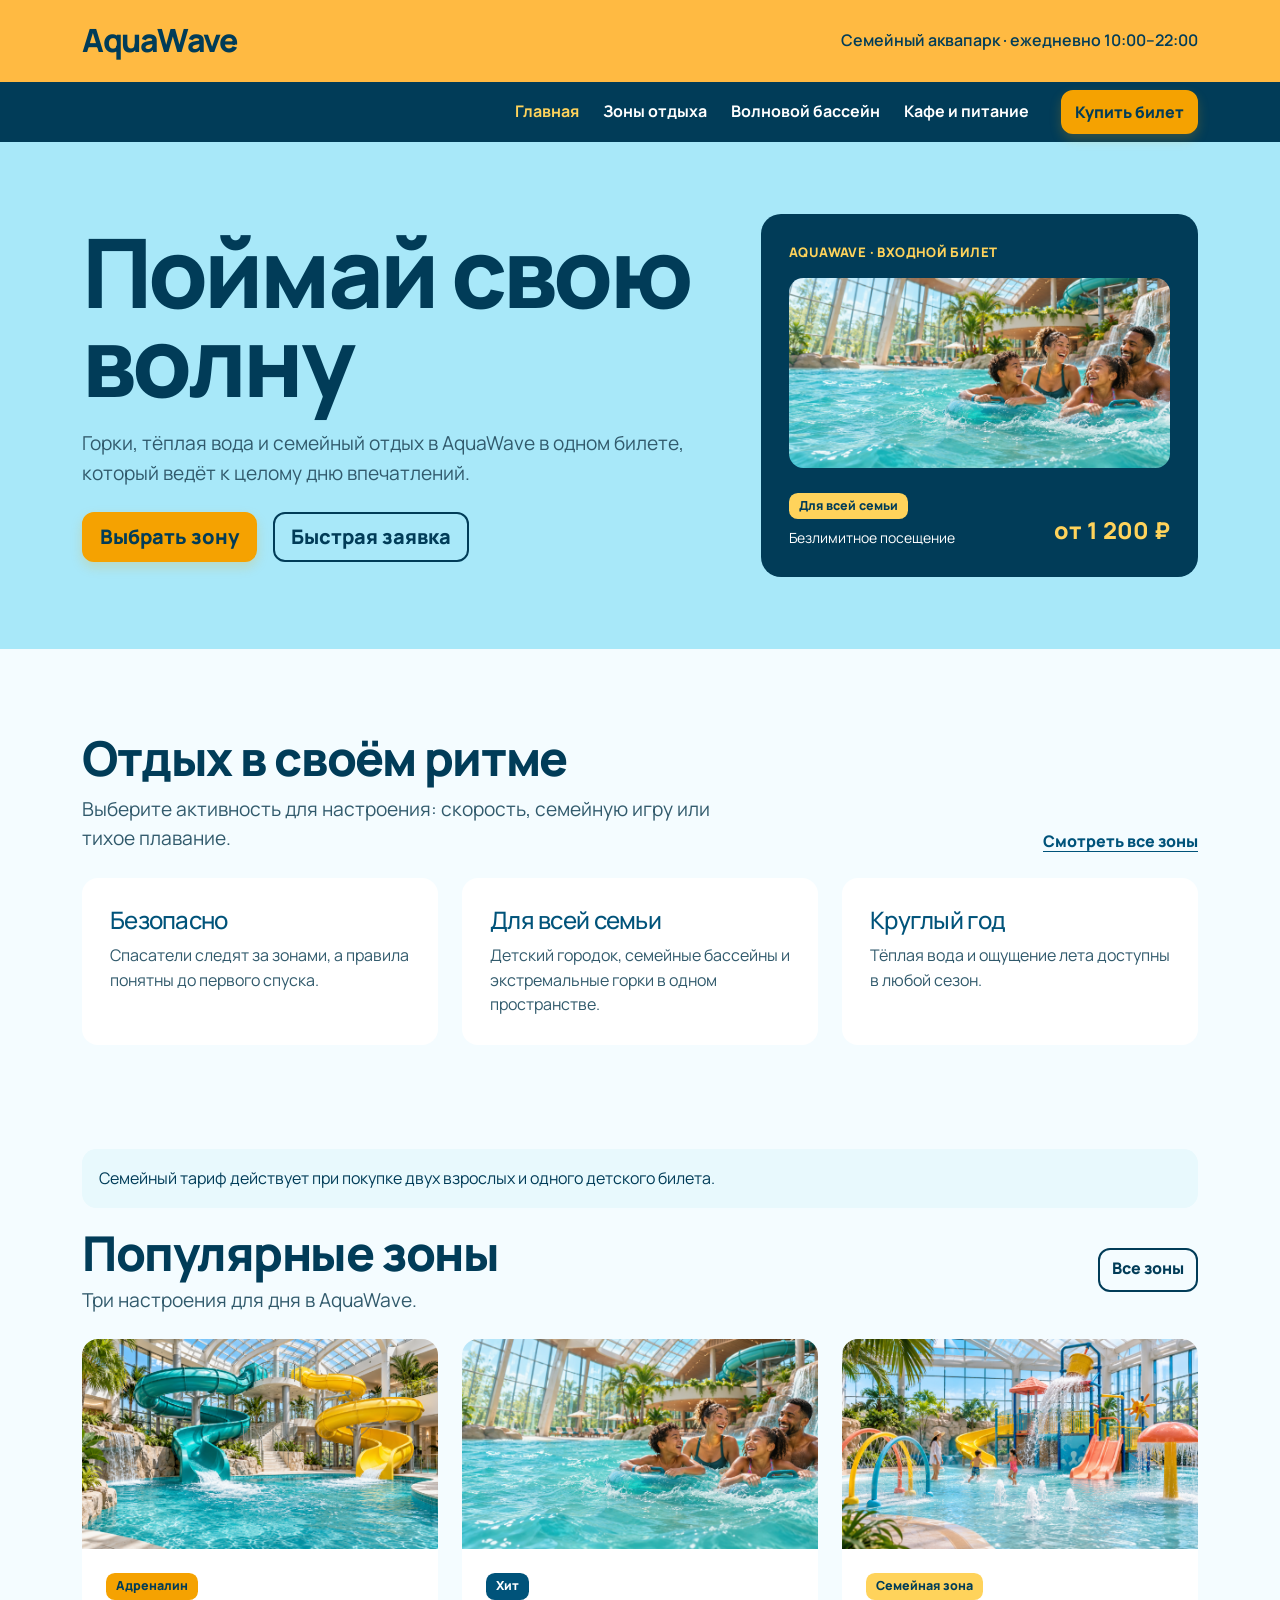
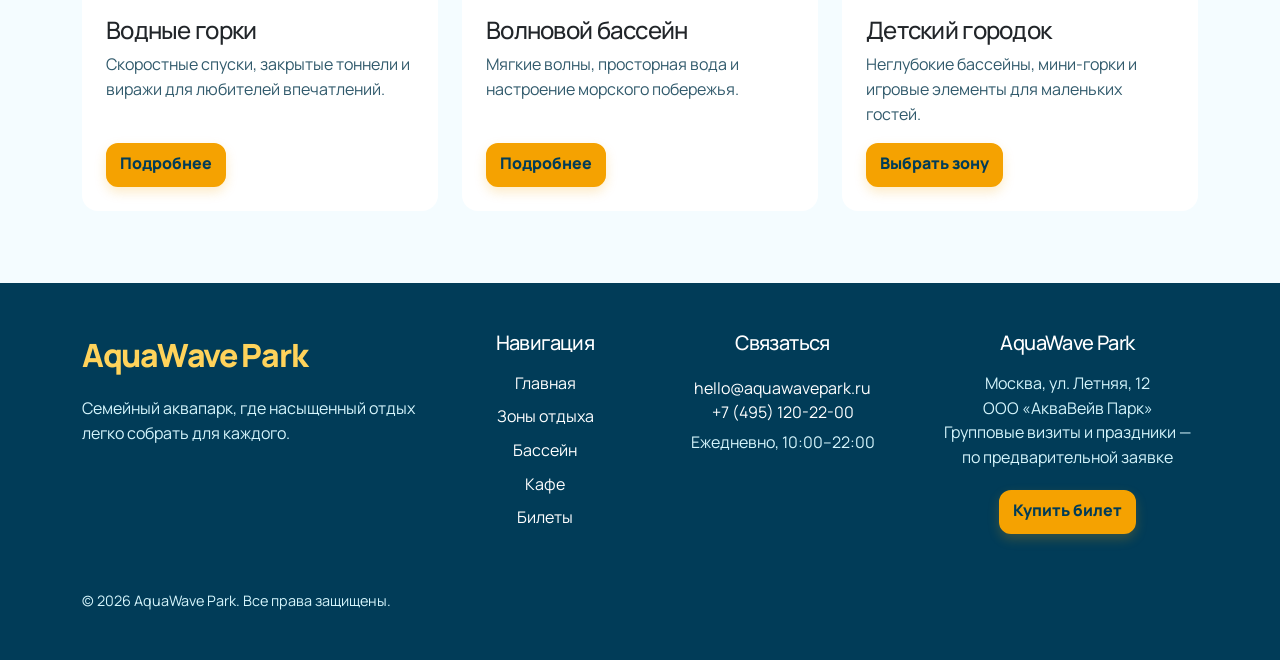
==== commit 912afdda: "Add business-ready AquaWave website updates" ====
--- a/index.html
+++ b/index.html
@@ -32,6 +32,7 @@
           <li class="nav-item"><a class="nav-link active" aria-current="page" href="index.html">Главная</a></li>
           <li class="nav-item"><a class="nav-link" href="catalog.html">Зоны отдыха</a></li>
           <li class="nav-item"><a class="nav-link" href="product.html">Волновой бассейн</a></li>
+          <li class="nav-item"><a class="nav-link" href="cafe.html">Кафе и питание</a></li>
           <li class="nav-item"><a class="nav-link" href="order.html">Заявка</a></li>
           <li class="nav-item ms-lg-2"><button class="btn btn-wave-light" type="button" data-bs-toggle="modal" data-bs-target="#quickOrderModal">Купить билет</button></li>
         </ul>
@@ -54,7 +55,7 @@
           <div class="col-12 col-lg-5 reveal">
             <div class="ticket-card mx-auto">
               <p class="ticket-label">AquaWave · входной билет</p>
-              <img class="ticket-image" src="https://picsum.photos/id/640/960/640" alt="Иллюстративный вид воды и песчаного берега" width="960" height="640">
+              <img class="ticket-image" src="assets/images/aquawave-hero.png" alt="Семья отдыхает в аквапарке AquaWave" width="960" height="640">
               <div class="d-flex justify-content-between align-items-end gap-3 mt-4">
                 <div><span class="badge badge-family">Для всей семьи</span><p class="mb-0 mt-2 small">Безлимитное посещение</p></div>
                 <p class="ticket-price mb-0">от 1 200 ₽</p>
@@ -87,15 +88,15 @@
         <a class="btn btn-wave-outline" href="catalog.html">Все зоны</a>
       </div>
       <div class="row g-4">
-        <div class="col-12 col-md-6 col-lg-4"><article class="card zone-card h-100 reveal"><img class="card-img-top zone-image" src="https://picsum.photos/id/1052/800/480" alt="Иллюстративный морской пейзаж для водных горок" width="800" height="480" loading="lazy"><div class="card-body d-flex flex-column p-4"><span class="badge badge-orange align-self-start mb-3">Адреналин</span><h3 class="h4">Водные горки</h3><p class="card-text">Скоростные спуски, закрытые тоннели и виражи для любителей впечатлений.</p><a class="btn btn-wave-outline mt-auto align-self-start" href="product.html">Подробнее</a></div></article></div>
-        <div class="col-12 col-md-6 col-lg-4"><article class="card zone-card h-100 reveal"><img class="card-img-top zone-image" src="https://picsum.photos/id/853/800/480" alt="Иллюстративный морской пейзаж для волнового бассейна" width="800" height="480" loading="lazy"><div class="card-body d-flex flex-column p-4"><span class="badge badge-blue align-self-start mb-3">Хит</span><h3 class="h4">Волновой бассейн</h3><p class="card-text">Мягкие волны, просторная вода и настроение морского побережья.</p><a class="btn btn-wave-primary mt-auto align-self-start" href="product.html">Подробнее</a></div></article></div>
-        <div class="col-12 col-md-6 col-lg-4"><article class="card zone-card h-100 reveal"><img class="card-img-top zone-image" src="https://picsum.photos/id/641/800/480" alt="Иллюстративный пляжный пейзаж для детского городка" width="800" height="480" loading="lazy"><div class="card-body d-flex flex-column p-4"><span class="badge badge-family align-self-start mb-3">Семейная зона</span><h3 class="h4">Детский городок</h3><p class="card-text">Неглубокие бассейны, мини-горки и игровые элементы для маленьких гостей.</p><a class="btn btn-wave-outline mt-auto align-self-start" href="catalog.html">Выбрать зону</a></div></article></div>
+        <div class="col-12 col-md-6 col-lg-4"><article class="card zone-card h-100 reveal"><img class="card-img-top zone-image" src="assets/images/aquawave-slides.png" alt="Водные горки AquaWave" width="800" height="480" loading="lazy"><div class="card-body d-flex flex-column p-4"><span class="badge badge-orange align-self-start mb-3">Адреналин</span><h3 class="h4">Водные горки</h3><p class="card-text">Скоростные спуски, закрытые тоннели и виражи для любителей впечатлений.</p><a class="btn btn-wave-outline mt-auto align-self-start" href="product.html">Подробнее</a></div></article></div>
+        <div class="col-12 col-md-6 col-lg-4"><article class="card zone-card h-100 reveal"><img class="card-img-top zone-image" src="assets/images/aquawave-hero.png" alt="Семейный отдых в волновом бассейне AquaWave" width="800" height="480" loading="lazy"><div class="card-body d-flex flex-column p-4"><span class="badge badge-blue align-self-start mb-3">Хит</span><h3 class="h4">Волновой бассейн</h3><p class="card-text">Мягкие волны, просторная вода и настроение морского побережья.</p><a class="btn btn-wave-primary mt-auto align-self-start" href="product.html">Подробнее</a></div></article></div>
+        <div class="col-12 col-md-6 col-lg-4"><article class="card zone-card h-100 reveal"><img class="card-img-top zone-image" src="assets/images/aquawave-kids.png" alt="Детский водный городок AquaWave" width="800" height="480" loading="lazy"><div class="card-body d-flex flex-column p-4"><span class="badge badge-family align-self-start mb-3">Семейная зона</span><h3 class="h4">Детский городок</h3><p class="card-text">Неглубокие бассейны, мини-горки и игровые элементы для маленьких гостей.</p><a class="btn btn-wave-outline mt-auto align-self-start" href="catalog.html">Выбрать зону</a></div></article></div>
       </div>
     </section>
   </main>
 
   <footer class="site-footer py-5 mt-5">
-    <div class="container"><div class="row g-4"><div class="col-12 col-md-6 col-lg-4"><a class="footer-brand" href="index.html">AquaWave</a><p class="footer-copy mb-0">Учебный сайт семейного аквапарка с горками, бассейнами и зонами отдыха.</p></div><div class="col-12 col-sm-6 col-lg-2"><h2 class="h5 mb-3">Навигация</h2><ul class="list-unstyled footer-links mb-0"><li><a href="index.html">Главная</a></li><li><a href="catalog.html">Зоны отдыха</a></li><li><a href="product.html">Бассейн</a></li><li><a href="order.html">Заявка</a></li></ul></div><div class="col-12 col-sm-6 col-lg-3"><h2 class="h5 mb-3">Контакты проекта</h2><address class="footer-copy mb-0"><a href="mailto:pdara2614@gmail.com">pdara2614@gmail.com</a><span>Полякова Дарья</span><span>ЭФБО-05-25</span></address></div><div class="col-12 col-lg-3"><h2 class="h5 mb-3">Время работы</h2><p class="footer-copy mb-0">Ежедневно<br>10:00–22:00<br>Москва · учебный проект</p></div></div><p class="footer-copy footer-note mb-0">© 2026 AquaWave. Учебный проект.</p></div>
+    <div class="container"><div class="row g-4"><div class="col-12 col-md-6 col-lg-4"><a class="footer-brand" href="index.html">AquaWave Park</a><p class="footer-copy mb-0">Семейный аквапарк, где насыщенный отдых легко собрать для каждого.</p></div><div class="col-12 col-sm-6 col-lg-2"><h2 class="h5 mb-3">Навигация</h2><ul class="list-unstyled footer-links mb-0"><li><a href="index.html">Главная</a></li><li><a href="catalog.html">Зоны отдыха</a></li><li><a href="product.html">Бассейн</a></li><li><a href="cafe.html">Кафе</a></li><li><a href="order.html">Билеты</a></li></ul></div><div class="col-12 col-sm-6 col-lg-3"><h2 class="h5 mb-3">Связаться</h2><address class="footer-copy mb-0"><a href="tel:+74951202200">+7 (495) 120-22-00</a><span><a href="mailto:hello@aquawavepark.ru">hello@aquawavepark.ru</a></span><span>Ежедневно, 10:00–22:00</span></address></div><div class="col-12 col-lg-3"><h2 class="h5 mb-3">AquaWave Park</h2><p class="footer-copy mb-0">Москва, ул. Летняя, 12<br>ООО «АкваВейв Парк»<br>Групповые визиты и праздники — по предварительной заявке</p></div></div><p class="footer-copy footer-note mb-0">© 2026 AquaWave Park. Все права защищены.</p></div>
   </footer>
 
   <div class="modal fade" id="quickOrderModal" tabindex="-1" aria-labelledby="quickOrderModalTitle" aria-hidden="true"><div class="modal-dialog modal-dialog-centered"><div class="modal-content"><div class="modal-header"><h2 class="modal-title fs-4" id="quickOrderModalTitle">Быстрая заявка</h2><button type="button" class="btn-close" data-bs-dismiss="modal" aria-label="Закрыть"></button></div><form class="quick-order-form"><div class="modal-body"><p class="mb-3">Оставьте контакты, полная форма доступна на отдельной странице.</p><label class="form-label" for="quickName">Имя</label><input class="form-control mb-3" id="quickName" name="name" required><label class="form-label" for="quickEmail">E-mail</label><input class="form-control" type="email" id="quickEmail" name="email" required><div class="alert alert-success d-none mt-3 mb-0" role="status">Заявка принята. Спасибо!</div></div><div class="modal-footer"><a class="btn btn-wave-outline" href="order.html">Полная форма</a><button class="btn btn-wave-primary" type="submit">Отправить</button></div></form></div></div></div>
--- a/css/custom.css
+++ b/css/custom.css
@@ -35,10 +35,11 @@
 .site-header { color: var(--wave-deep); background: var(--wave-amber); }
 .site-brand, .footer-brand { color: inherit; font-size: clamp(1.6rem, 2.5vw, 2.25rem); font-weight: 800; letter-spacing: -0.04em; }
 .site-navbar { background: var(--wave-deep); }
+.site-navbar .nav-link[href="order.html"] { display: none; }
 .navbar-dark .navbar-nav .nav-link { color: #fff; font-weight: 700; }
 .navbar-dark .navbar-nav .nav-link:hover, .navbar-dark .navbar-nav .nav-link.active { color: var(--wave-yellow); }
 
-.site-hero { background: var(--wave-sky); }
+.site-hero { padding-inline: 1rem; background: var(--wave-sky); }
 .hero-title { max-width: 10ch; font-size: clamp(3.5rem, 8vw, 6rem); font-weight: 800; letter-spacing: -0.04em; line-height: .92; }
 .hero-text, .section-lead { max-width: 58ch; color: var(--wave-muted); font-size: clamp(1.1rem, 1.5vw, 1.3rem); }
 .section-space { padding-top: 5rem; padding-bottom: 1.5rem; }
@@ -54,13 +55,16 @@
 .ticket-image { height: 190px; border-radius: .9rem; }
 .ticket-price { color: var(--wave-yellow); font-size: 1.45rem; font-weight: 800; white-space: nowrap; }
 
-.btn { min-height: 44px; border-radius: .75rem; font-weight: 800; }
-.btn-wave-primary { color: var(--wave-deep); background: var(--wave-orange); border-color: var(--wave-orange); }
-.btn-wave-primary:hover, .btn-wave-primary:focus { color: var(--wave-deep); background: var(--wave-yellow); border-color: var(--wave-yellow); }
-.btn-wave-outline { color: var(--wave-deep); background: transparent; border: 2px solid var(--wave-deep); }
-.btn-wave-outline:hover, .btn-wave-outline:focus { color: #fff; background: var(--wave-deep); border-color: var(--wave-deep); }
-.btn-wave-light { color: var(--wave-deep); background: var(--wave-yellow); border-color: var(--wave-yellow); }
-.btn-wave-light:hover, .btn-wave-light:focus { color: var(--wave-deep); background: var(--wave-amber); border-color: var(--wave-amber); }
+.btn { min-height: 44px; border-radius: .75rem; font-weight: 800; transition: transform 160ms var(--ease-out), background-color 160ms var(--ease-out), border-color 160ms var(--ease-out), box-shadow 160ms var(--ease-out); }
+.btn-wave-primary, .btn-wave-light { color: var(--wave-deep); background: var(--wave-orange); border: 2px solid var(--wave-orange); box-shadow: 0 5px 12px rgba(245, 162, 1, .22); }
+.btn-wave-primary:hover, .btn-wave-primary:focus, .btn-wave-light:hover, .btn-wave-light:focus { color: var(--wave-deep); background: var(--wave-yellow); border-color: var(--wave-yellow); box-shadow: 0 7px 16px rgba(245, 162, 1, .28); transform: translateY(-1px); }
+.btn-wave-outline { color: var(--wave-deep); background: transparent; border: 2px solid var(--wave-deep); box-shadow: none; }
+.btn-wave-outline:hover, .btn-wave-outline:focus { color: #fff; background: var(--wave-deep); border-color: var(--wave-deep); box-shadow: 0 7px 16px rgba(1, 60, 88, .2); transform: translateY(-1px); }
+.btn-wave-primary:active, .btn-wave-light:active, .btn-wave-outline:active { box-shadow: none; transform: translateY(0); }
+.zone-card .btn-wave-outline:not(.btn-wave-primary), .zone-card .btn-wave-primary { color: var(--wave-deep); background: var(--wave-orange); border-color: var(--wave-orange); box-shadow: 0 5px 12px rgba(245, 162, 1, .22); }
+.zone-card .btn-wave-outline:not(.btn-wave-primary):hover, .zone-card .btn-wave-outline:not(.btn-wave-primary):focus, .zone-card .btn-wave-primary:hover, .zone-card .btn-wave-primary:focus { color: var(--wave-deep); background: var(--wave-yellow); border-color: var(--wave-yellow); }
+.zone-card.zone-card--ticket .btn-wave-outline { color: var(--wave-deep); background: transparent; border-color: var(--wave-deep); box-shadow: none; }
+.zone-card.zone-card--ticket .btn-wave-outline:hover, .zone-card.zone-card--ticket .btn-wave-outline:focus { color: #fff; background: var(--wave-deep); border-color: var(--wave-deep); box-shadow: 0 7px 16px rgba(1, 60, 88, .2); }
 
 .feature-panel, .content-panel, .order-aside { padding: 1.75rem; background: #fff; border-radius: 1rem; }
 .feature-panel h3 { color: var(--wave-blue); }
@@ -88,6 +92,17 @@
 .table-wave { --bs-table-bg: transparent; --bs-table-color: var(--wave-ink); }
 .table-wave th { color: var(--wave-blue); }
 
+.cafe-photo { overflow: hidden; background: var(--wave-deep); border-radius: 1.25rem; }
+.cafe-photo img { display: block; width: 100%; height: min(62vw, 390px); object-fit: cover; }
+.cafe-photo figcaption { padding: .9rem 1.2rem; color: #d5f5fc; font-size: .92rem; font-weight: 700; }
+.menu-panel { padding: 1.6rem; background: #fff; border-radius: 1rem; }
+.menu-list { display: grid; gap: .85rem; }
+.menu-list li { display: flex; justify-content: space-between; gap: 1rem; padding: .25rem .25rem .85rem; color: var(--wave-muted); border-bottom: 1px solid #d9edf3; }
+.menu-list li:last-child { padding-bottom: .25rem; border-bottom: 0; }
+.menu-list strong { color: var(--wave-deep); white-space: nowrap; }
+.cafe-info { display: flex; align-items: center; justify-content: space-between; gap: 2rem; padding: 2rem; color: #fff; background: var(--wave-blue); border-radius: 1.25rem; }
+.cafe-info p { max-width: 60ch; color: #d5f5fc; }
+
 .order-form { padding: clamp(1.5rem, 4vw, 2.5rem); background: #fff; border-radius: 1.25rem; }
 .form-control, .form-select, .input-group-text { min-height: 46px; border-color: #b7d9e3; }
 .form-control:focus, .form-select:focus { border-color: var(--wave-blue); }
@@ -99,8 +114,14 @@
 .accordion-button:not(.collapsed) { color: var(--wave-deep); background: #e8f9fd; }
 
 .site-footer { color: #fff; background: var(--wave-deep); }
+.site-footer .row > .col-sm-6, .site-footer .row > .col-lg-3 { text-align: center; }
 .footer-brand { display: inline-block; color: var(--wave-yellow); margin-bottom: 1rem; text-decoration: none; }
 .footer-copy { color: #d5f5fc; }
+.site-footer .footer-copy address { font-style: normal; }
+.site-footer address.footer-copy { display: flex; flex-direction: column; align-items: center; }
+.site-footer address.footer-copy > a[href^="tel:"] { order: 2; }
+.site-footer address.footer-copy > span:last-child { order: 3; }
+.footer-ticket { margin-top: 1.25rem; }
 .footer-copy a, .footer-links a { color: #fff; text-decoration: none; }
 .footer-links li + li { margin-top: .55rem; }
 .footer-links a:hover, .footer-copy a:hover { color: var(--wave-yellow); }
@@ -109,6 +130,11 @@
 
 .modal-content { border: 0; border-radius: 1rem; }
 .modal-header, .modal-footer { border-color: #d9edf3; }
+
+.scroll-top { position: fixed; right: 1.25rem; bottom: 1.25rem; z-index: 1030; display: grid; width: 48px; height: 56px; place-items: center; padding: 0; color: var(--wave-yellow); background: transparent; border: 0; opacity: 0; pointer-events: none; transform: translateY(10px); transition: opacity 180ms var(--ease-out), transform 180ms var(--ease-out), color 180ms var(--ease-out); }
+.scroll-top.is-visible { opacity: 1; pointer-events: auto; transform: translateY(0); }
+.scroll-top:hover { color: var(--wave-orange); transform: translateY(-2px); }
+.scroll-top svg { width: 30px; height: 34px; stroke: currentColor; stroke-width: 2.5; fill: none; stroke-linecap: round; stroke-linejoin: round; }
 
 html.js-motion .reveal {
   opacity: 0;
@@ -129,6 +155,8 @@
   .section-space { padding-top: 3.75rem; }
   .hero-title { max-width: 12ch; font-size: clamp(2.7rem, 12vw, 3.5rem); }
   .product-image { height: 70vw; }
+  .cafe-info { align-items: flex-start; flex-direction: column; gap: 1rem; padding: 1.5rem; }
+  .scroll-top { right: 1rem; bottom: 1rem; }
 }
 
 @media (prefers-reduced-motion: reduce) { *, *::before, *::after { scroll-behavior: auto !important; transition-duration: .01ms !important; animation-duration: .01ms !important; } }
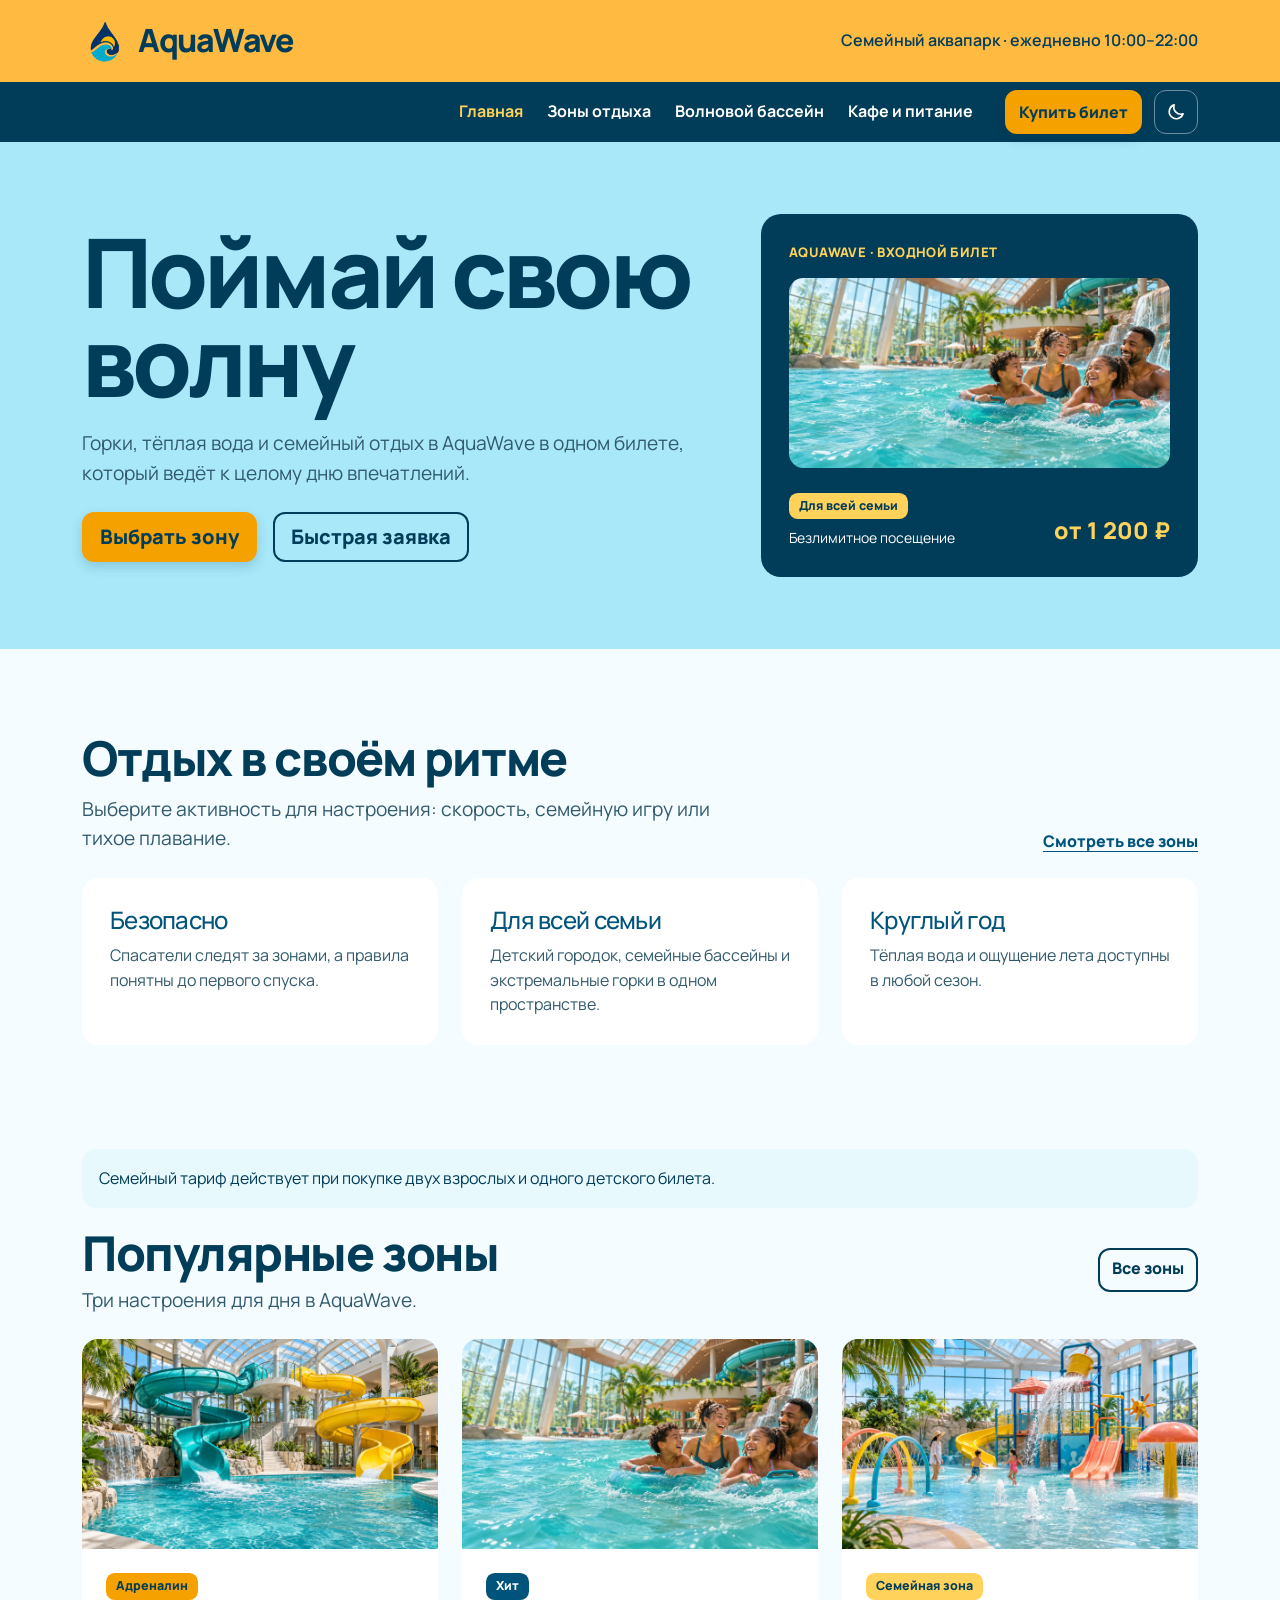
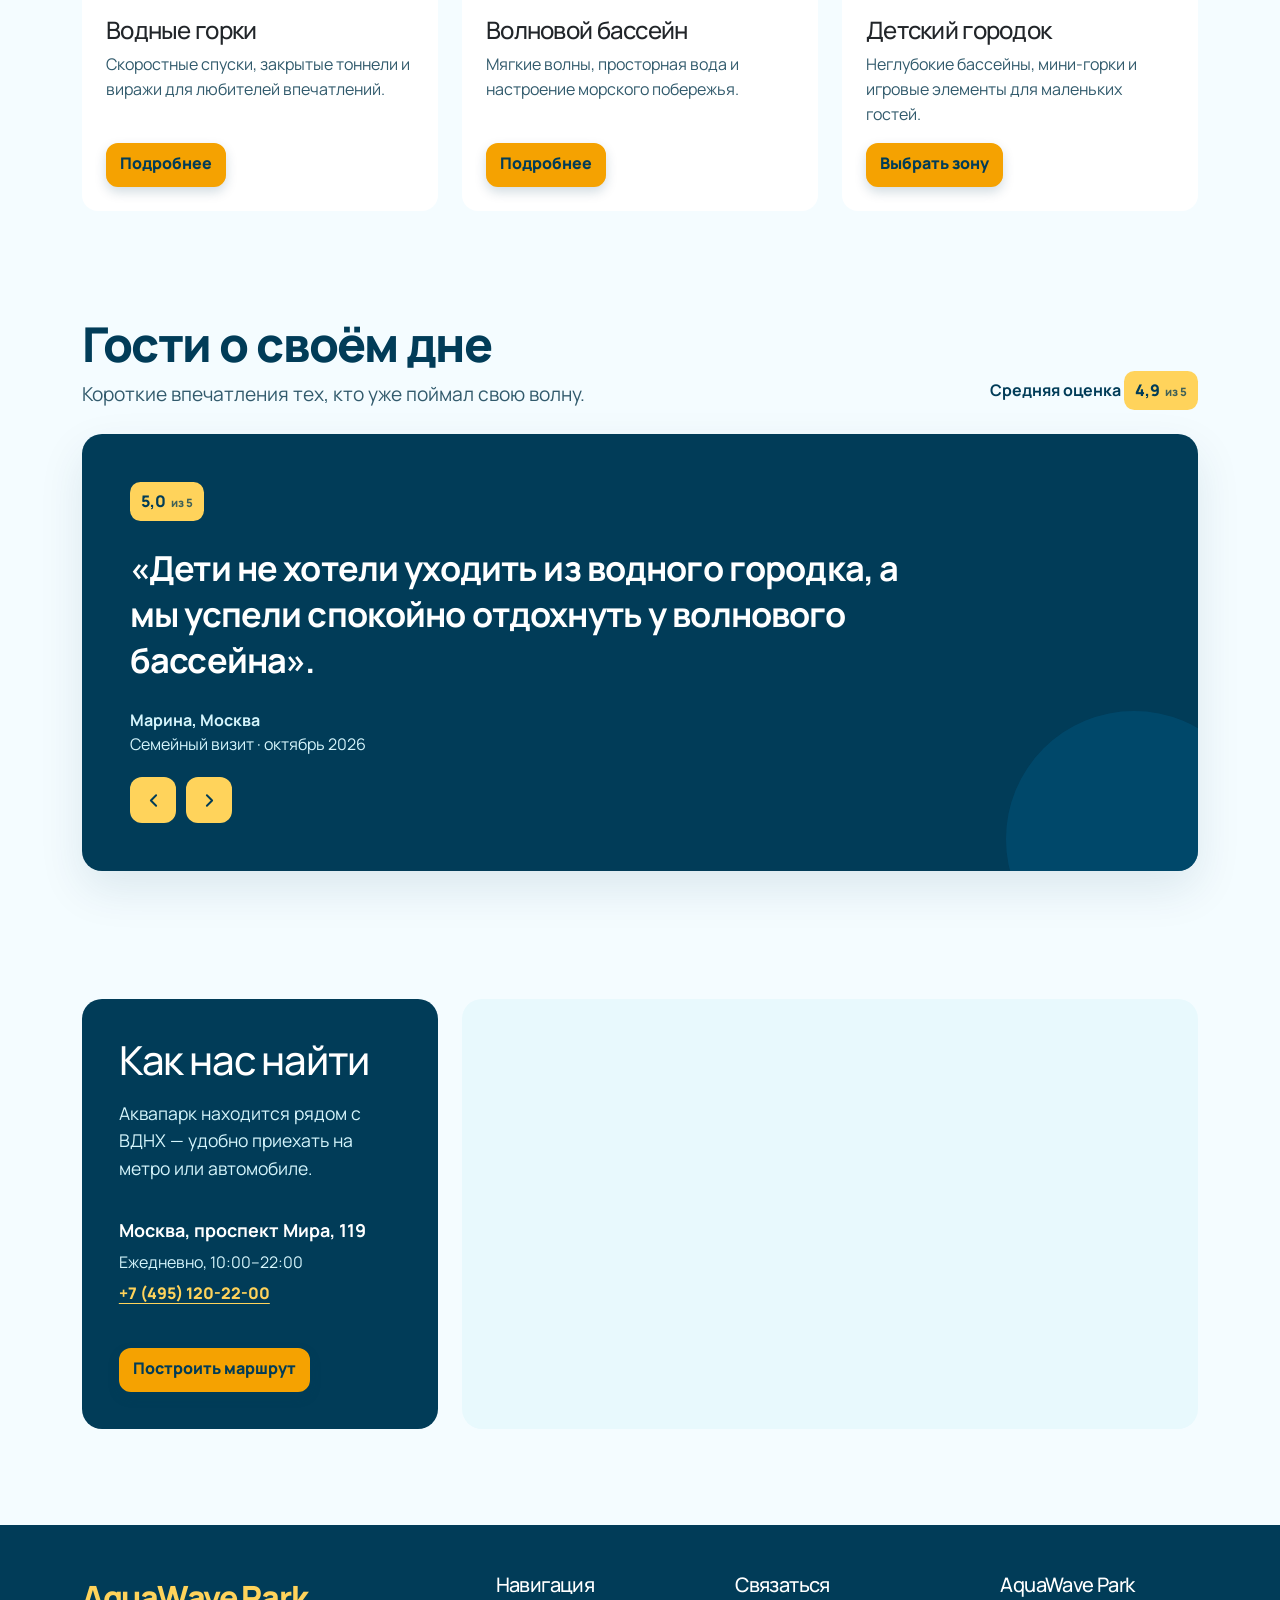
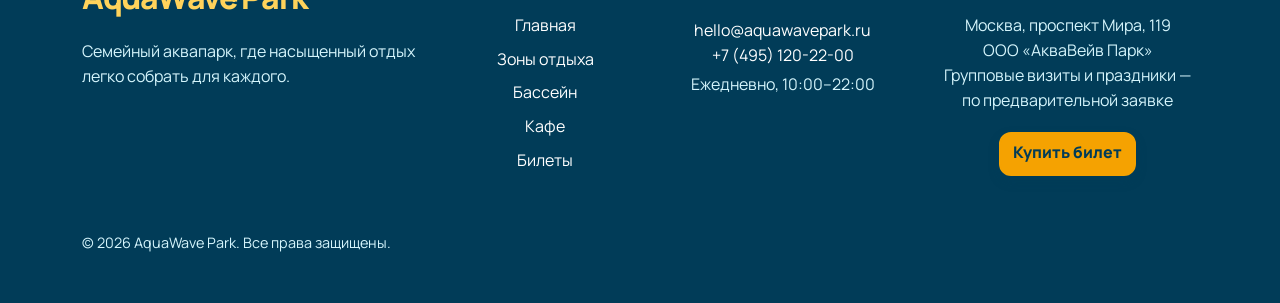
==== commit 934d0e9d: "Polish AquaWave interface and add park map" ====
--- a/index.html
+++ b/index.html
@@ -5,6 +5,7 @@
   <meta name="viewport" content="width=device-width, initial-scale=1.0">
   <meta name="description" content="AquaWave: семейный аквапарк с горками, бассейнами и зонами отдыха.">
   <title>AquaWave: семейный аквапарк</title>
+  <script>document.documentElement.dataset.theme=localStorage.getItem('aquawave-theme')||'light';</script>
   <link rel="preconnect" href="https://fonts.googleapis.com">
   <link rel="preconnect" href="https://fonts.gstatic.com" crossorigin>
   <link href="https://fonts.googleapis.com/css2?family=Manrope:wght@400;500;600;700;800&display=swap" rel="stylesheet">
@@ -15,7 +16,7 @@
   <header class="site-header py-3">
     <div class="container">
       <div class="d-flex flex-column flex-md-row justify-content-between align-items-md-center gap-2">
-        <a class="site-brand text-decoration-none" href="index.html">AquaWave</a>
+        <a class="site-brand text-decoration-none" href="index.html"><img class="site-logo" src="assets/images/aquawave-logo.png" alt="" width="48" height="48" aria-hidden="true">AquaWave</a>
         <p class="mb-0 fw-semibold">Семейный аквапарк · ежедневно 10:00–22:00</p>
       </div>
     </div>
@@ -23,7 +24,7 @@
 
   <nav class="navbar navbar-expand-lg navbar-dark site-navbar" aria-label="Основная навигация">
     <div class="container">
-      <a class="navbar-brand d-lg-none fw-bold" href="index.html">AquaWave</a>
+      <a class="navbar-brand d-lg-none fw-bold" href="index.html"><img class="site-logo site-logo--mobile" src="assets/images/aquawave-logo.png" alt="" width="36" height="36" aria-hidden="true">AquaWave</a>
       <button class="navbar-toggler" type="button" data-bs-toggle="collapse" data-bs-target="#mainNavbar" aria-controls="mainNavbar" aria-expanded="false" aria-label="Открыть меню">
         <span class="navbar-toggler-icon"></span>
       </button>
@@ -93,10 +94,72 @@
         <div class="col-12 col-md-6 col-lg-4"><article class="card zone-card h-100 reveal"><img class="card-img-top zone-image" src="assets/images/aquawave-kids.png" alt="Детский водный городок AquaWave" width="800" height="480" loading="lazy"><div class="card-body d-flex flex-column p-4"><span class="badge badge-family align-self-start mb-3">Семейная зона</span><h3 class="h4">Детский городок</h3><p class="card-text">Неглубокие бассейны, мини-горки и игровые элементы для маленьких гостей.</p><a class="btn btn-wave-outline mt-auto align-self-start" href="catalog.html">Выбрать зону</a></div></article></div>
       </div>
     </section>
+
+    <section class="container section-space pb-5" aria-labelledby="reviews-title">
+      <div class="row align-items-end g-3 mb-4">
+        <div class="col-lg-8"><h2 id="reviews-title">Гости о своём дне</h2><p class="section-lead mb-0">Короткие впечатления тех, кто уже поймал свою волну.</p></div>
+        <div class="col-lg-4 text-lg-end"><p class="mb-0 fw-bold">Средняя оценка <span class="review-score">4,9 <small>из 5</small></span></p></div>
+      </div>
+      <div class="reviews-shell reveal">
+        <div id="guestReviews" class="carousel slide" data-bs-ride="carousel" data-bs-interval="7000" data-bs-pause="hover">
+          <div class="carousel-inner">
+            <article class="carousel-item active">
+              <div class="review-slide">
+                <span class="review-score" aria-label="Оценка 5 из 5">5,0 <small>из 5</small></span>
+                <blockquote class="review-quote">«Дети не хотели уходить из водного городка, а мы успели спокойно отдохнуть у волнового бассейна».</blockquote>
+                <p class="review-author mb-0"><strong>Марина, Москва</strong><br><span>Семейный визит · октябрь 2026</span></p>
+              </div>
+            </article>
+            <article class="carousel-item">
+              <div class="review-slide">
+                <span class="review-score" aria-label="Оценка 4,8 из 5">4,8 <small>из 5</small></span>
+                <blockquote class="review-quote">«Горки бодрые, очереди двигались быстро. Особенно понравился закрытый тоннель — вернулись на него трижды».</blockquote>
+                <p class="review-author mb-0"><strong>Илья, Химки</strong><br><span>Визит с друзьями · сентябрь 2026</span></p>
+              </div>
+            </article>
+            <article class="carousel-item">
+              <div class="review-slide">
+                <span class="review-score" aria-label="Оценка 5 из 5">5,0 <small>из 5</small></span>
+                <blockquote class="review-quote">«Чисто, тепло и всё рядом: после ленивой реки зашли в кафе, а день завершили в SPA-зоне».</blockquote>
+                <p class="review-author mb-0"><strong>Ольга, Балашиха</strong><br><span>Парный визит · август 2026</span></p>
+              </div>
+            </article>
+          </div>
+          <div class="review-controls" aria-label="Управление отзывами">
+            <button class="carousel-control-prev review-control" type="button" data-bs-target="#guestReviews" data-bs-slide="prev" aria-label="Предыдущий отзыв"><svg viewBox="0 0 24 24" aria-hidden="true"><path d="m15 18-6-6 6-6"></path></svg></button>
+            <button class="carousel-control-next review-control" type="button" data-bs-target="#guestReviews" data-bs-slide="next" aria-label="Следующий отзыв"><svg viewBox="0 0 24 24" aria-hidden="true"><path d="m9 18 6-6-6-6"></path></svg></button>
+          </div>
+        </div>
+      </div>
+    </section>
+
+    <section class="container section-space pb-5" aria-labelledby="location-title">
+      <div class="row g-4 align-items-stretch">
+        <div class="col-12 col-lg-4">
+          <div class="visit-panel h-100 reveal">
+            <div>
+              <h2 class="h1 mb-3" id="location-title">Как нас найти</h2>
+              <p class="visit-panel__lead">Аквапарк находится рядом с ВДНХ — удобно приехать на метро или автомобиле.</p>
+            </div>
+            <address class="visit-address mb-4">
+              <strong>Москва, проспект Мира, 119</strong>
+              <span>Ежедневно, 10:00–22:00</span>
+              <a href="tel:+74951202200">+7 (495) 120-22-00</a>
+            </address>
+            <a class="btn btn-wave-primary align-self-start" href="https://yandex.ru/maps/?ll=37.633900%2C55.829900&amp;mode=routes&amp;rtext=~55.829900%2C37.633900&amp;rtt=auto&amp;z=16" target="_blank" rel="noopener noreferrer">Построить маршрут</a>
+          </div>
+        </div>
+        <div class="col-12 col-lg-8">
+          <div class="map-frame reveal">
+            <iframe src="https://yandex.ru/map-widget/v1/?ll=37.633900%2C55.829900&amp;z=16&amp;pt=37.633900%2C55.829900%2Cpm2rdm" width="960" height="480" loading="lazy" title="AquaWave Park на карте Москвы" allowfullscreen></iframe>
+          </div>
+        </div>
+      </div>
+    </section>
   </main>
 
   <footer class="site-footer py-5 mt-5">
-    <div class="container"><div class="row g-4"><div class="col-12 col-md-6 col-lg-4"><a class="footer-brand" href="index.html">AquaWave Park</a><p class="footer-copy mb-0">Семейный аквапарк, где насыщенный отдых легко собрать для каждого.</p></div><div class="col-12 col-sm-6 col-lg-2"><h2 class="h5 mb-3">Навигация</h2><ul class="list-unstyled footer-links mb-0"><li><a href="index.html">Главная</a></li><li><a href="catalog.html">Зоны отдыха</a></li><li><a href="product.html">Бассейн</a></li><li><a href="cafe.html">Кафе</a></li><li><a href="order.html">Билеты</a></li></ul></div><div class="col-12 col-sm-6 col-lg-3"><h2 class="h5 mb-3">Связаться</h2><address class="footer-copy mb-0"><a href="tel:+74951202200">+7 (495) 120-22-00</a><span><a href="mailto:hello@aquawavepark.ru">hello@aquawavepark.ru</a></span><span>Ежедневно, 10:00–22:00</span></address></div><div class="col-12 col-lg-3"><h2 class="h5 mb-3">AquaWave Park</h2><p class="footer-copy mb-0">Москва, ул. Летняя, 12<br>ООО «АкваВейв Парк»<br>Групповые визиты и праздники — по предварительной заявке</p></div></div><p class="footer-copy footer-note mb-0">© 2026 AquaWave Park. Все права защищены.</p></div>
+    <div class="container"><div class="row g-4"><div class="col-12 col-md-6 col-lg-4"><a class="footer-brand" href="index.html">AquaWave Park</a><p class="footer-copy mb-0">Семейный аквапарк, где насыщенный отдых легко собрать для каждого.</p></div><div class="col-12 col-sm-6 col-lg-2"><h2 class="h5 mb-3">Навигация</h2><ul class="list-unstyled footer-links mb-0"><li><a href="index.html">Главная</a></li><li><a href="catalog.html">Зоны отдыха</a></li><li><a href="product.html">Бассейн</a></li><li><a href="cafe.html">Кафе</a></li><li><a href="order.html">Билеты</a></li></ul></div><div class="col-12 col-sm-6 col-lg-3"><h2 class="h5 mb-3">Связаться</h2><address class="footer-copy mb-0"><a href="tel:+74951202200">+7 (495) 120-22-00</a><span><a href="mailto:hello@aquawavepark.ru">hello@aquawavepark.ru</a></span><span>Ежедневно, 10:00–22:00</span></address></div><div class="col-12 col-lg-3"><h2 class="h5 mb-3">AquaWave Park</h2><p class="footer-copy mb-0">Москва, проспект Мира, 119<br>ООО «АкваВейв Парк»<br>Групповые визиты и праздники — по предварительной заявке</p></div></div><p class="footer-copy footer-note mb-0">© 2026 AquaWave Park. Все права защищены.</p></div>
   </footer>
 
   <div class="modal fade" id="quickOrderModal" tabindex="-1" aria-labelledby="quickOrderModalTitle" aria-hidden="true"><div class="modal-dialog modal-dialog-centered"><div class="modal-content"><div class="modal-header"><h2 class="modal-title fs-4" id="quickOrderModalTitle">Быстрая заявка</h2><button type="button" class="btn-close" data-bs-dismiss="modal" aria-label="Закрыть"></button></div><form class="quick-order-form"><div class="modal-body"><p class="mb-3">Оставьте контакты, полная форма доступна на отдельной странице.</p><label class="form-label" for="quickName">Имя</label><input class="form-control mb-3" id="quickName" name="name" required><label class="form-label" for="quickEmail">E-mail</label><input class="form-control" type="email" id="quickEmail" name="email" required><div class="alert alert-success d-none mt-3 mb-0" role="status">Заявка принята. Спасибо!</div></div><div class="modal-footer"><a class="btn btn-wave-outline" href="order.html">Полная форма</a><button class="btn btn-wave-primary" type="submit">Отправить</button></div></form></div></div></div>
--- a/css/custom.css
+++ b/css/custom.css
@@ -9,6 +9,10 @@
   --wave-ink: #013c58;
   --wave-muted: #315a6c;
   --ease-out: cubic-bezier(0.23, 1, 0.32, 1);
+  --wave-surface: #ffffff;
+  --wave-surface-soft: #e8f9fd;
+  --wave-line: #cfe6ed;
+  --wave-shadow: 0 18px 45px rgba(1, 60, 88, .1);
 }
 
 * { box-sizing: border-box; }
@@ -21,7 +25,10 @@
   background: var(--wave-paper);
   font-family: "Manrope", Arial, sans-serif;
   line-height: 1.55;
-}
+  transition: color 220ms var(--ease-out), background-color 220ms var(--ease-out);
+}
+
+::selection { color: var(--wave-deep); background: var(--wave-yellow); }
 
 a:focus-visible,
 button:focus-visible,
@@ -34,6 +41,9 @@
 
 .site-header { color: var(--wave-deep); background: var(--wave-amber); }
 .site-brand, .footer-brand { color: inherit; font-size: clamp(1.6rem, 2.5vw, 2.25rem); font-weight: 800; letter-spacing: -0.04em; }
+.site-brand, .navbar-brand { display: inline-flex; align-items: center; gap: .65rem; }
+.site-logo { display: block; width: 2.85rem; height: 2.85rem; flex: 0 0 auto; object-fit: contain; }
+.site-logo--mobile { width: 2rem; height: 2rem; }
 .site-navbar { background: var(--wave-deep); }
 .site-navbar .nav-link[href="order.html"] { display: none; }
 .navbar-dark .navbar-nav .nav-link { color: #fff; font-weight: 700; }
@@ -56,17 +66,17 @@
 .ticket-price { color: var(--wave-yellow); font-size: 1.45rem; font-weight: 800; white-space: nowrap; }
 
 .btn { min-height: 44px; border-radius: .75rem; font-weight: 800; transition: transform 160ms var(--ease-out), background-color 160ms var(--ease-out), border-color 160ms var(--ease-out), box-shadow 160ms var(--ease-out); }
-.btn-wave-primary, .btn-wave-light { color: var(--wave-deep); background: var(--wave-orange); border: 2px solid var(--wave-orange); box-shadow: 0 5px 12px rgba(245, 162, 1, .22); }
-.btn-wave-primary:hover, .btn-wave-primary:focus, .btn-wave-light:hover, .btn-wave-light:focus { color: var(--wave-deep); background: var(--wave-yellow); border-color: var(--wave-yellow); box-shadow: 0 7px 16px rgba(245, 162, 1, .28); transform: translateY(-1px); }
+.btn-wave-primary, .btn-wave-light { color: var(--wave-deep); background: var(--wave-orange); border: 2px solid var(--wave-orange); box-shadow: 0 5px 12px rgba(1, 60, 88, .18); }
+.btn-wave-primary:hover, .btn-wave-primary:focus, .btn-wave-light:hover, .btn-wave-light:focus { color: var(--wave-deep); background: var(--wave-yellow); border-color: var(--wave-yellow); box-shadow: 0 7px 16px rgba(1, 60, 88, .22); transform: translateY(-1px); }
 .btn-wave-outline { color: var(--wave-deep); background: transparent; border: 2px solid var(--wave-deep); box-shadow: none; }
 .btn-wave-outline:hover, .btn-wave-outline:focus { color: #fff; background: var(--wave-deep); border-color: var(--wave-deep); box-shadow: 0 7px 16px rgba(1, 60, 88, .2); transform: translateY(-1px); }
 .btn-wave-primary:active, .btn-wave-light:active, .btn-wave-outline:active { box-shadow: none; transform: translateY(0); }
-.zone-card .btn-wave-outline:not(.btn-wave-primary), .zone-card .btn-wave-primary { color: var(--wave-deep); background: var(--wave-orange); border-color: var(--wave-orange); box-shadow: 0 5px 12px rgba(245, 162, 1, .22); }
+.zone-card .btn-wave-outline:not(.btn-wave-primary), .zone-card .btn-wave-primary { color: var(--wave-deep); background: var(--wave-orange); border-color: var(--wave-orange); box-shadow: 0 5px 12px rgba(1, 60, 88, .18); }
 .zone-card .btn-wave-outline:not(.btn-wave-primary):hover, .zone-card .btn-wave-outline:not(.btn-wave-primary):focus, .zone-card .btn-wave-primary:hover, .zone-card .btn-wave-primary:focus { color: var(--wave-deep); background: var(--wave-yellow); border-color: var(--wave-yellow); }
 .zone-card.zone-card--ticket .btn-wave-outline { color: var(--wave-deep); background: transparent; border-color: var(--wave-deep); box-shadow: none; }
 .zone-card.zone-card--ticket .btn-wave-outline:hover, .zone-card.zone-card--ticket .btn-wave-outline:focus { color: #fff; background: var(--wave-deep); border-color: var(--wave-deep); box-shadow: 0 7px 16px rgba(1, 60, 88, .2); }
 
-.feature-panel, .content-panel, .order-aside { padding: 1.75rem; background: #fff; border-radius: 1rem; }
+.feature-panel, .content-panel, .order-aside { padding: 1.75rem; background: var(--wave-surface); border-radius: 1rem; }
 .feature-panel h3 { color: var(--wave-blue); }
 .feature-panel p, .card-text { color: var(--wave-muted); }
 .zone-card { overflow: hidden; border: 0; border-radius: 1rem; transition: transform 200ms var(--ease-out); }
@@ -95,7 +105,7 @@
 .cafe-photo { overflow: hidden; background: var(--wave-deep); border-radius: 1.25rem; }
 .cafe-photo img { display: block; width: 100%; height: min(62vw, 390px); object-fit: cover; }
 .cafe-photo figcaption { padding: .9rem 1.2rem; color: #d5f5fc; font-size: .92rem; font-weight: 700; }
-.menu-panel { padding: 1.6rem; background: #fff; border-radius: 1rem; }
+.menu-panel { padding: 1.6rem; background: var(--wave-surface); border-radius: 1rem; }
 .menu-list { display: grid; gap: .85rem; }
 .menu-list li { display: flex; justify-content: space-between; gap: 1rem; padding: .25rem .25rem .85rem; color: var(--wave-muted); border-bottom: 1px solid #d9edf3; }
 .menu-list li:last-child { padding-bottom: .25rem; border-bottom: 0; }
@@ -103,7 +113,15 @@
 .cafe-info { display: flex; align-items: center; justify-content: space-between; gap: 2rem; padding: 2rem; color: #fff; background: var(--wave-blue); border-radius: 1.25rem; }
 .cafe-info p { max-width: 60ch; color: #d5f5fc; }
 
-.order-form { padding: clamp(1.5rem, 4vw, 2.5rem); background: #fff; border-radius: 1.25rem; }
+.visit-panel { display: flex; flex-direction: column; justify-content: space-between; min-height: 430px; padding: clamp(1.6rem, 3vw, 2.3rem); color: #fff; background: var(--wave-deep); border-radius: 1.25rem; }
+.visit-panel__lead { color: #d5f5fc; font-size: 1.1rem; }
+.visit-address { display: flex; flex-direction: column; gap: .35rem; color: #d5f5fc; font-style: normal; }
+.visit-address strong { color: #fff; font-size: 1.12rem; }
+.visit-address a { color: var(--wave-yellow); font-weight: 800; text-underline-offset: .25em; }
+.map-frame { overflow: hidden; height: 430px; background: var(--wave-surface-soft); border-radius: 1.25rem; }
+.map-frame iframe { display: block; width: 100%; height: 100%; border: 0; }
+
+.order-form { padding: clamp(1.5rem, 4vw, 2.5rem); background: var(--wave-surface); border-radius: 1.25rem; }
 .form-control, .form-select, .input-group-text { min-height: 46px; border-color: #b7d9e3; }
 .form-control:focus, .form-select:focus { border-color: var(--wave-blue); }
 .input-group-text { color: var(--wave-deep); background: var(--wave-yellow); font-weight: 800; }
@@ -131,6 +149,215 @@
 .modal-content { border: 0; border-radius: 1rem; }
 .modal-header, .modal-footer { border-color: #d9edf3; }
 
+/* Global theme control */
+.theme-toggle {
+  display: inline-flex;
+  align-items: center;
+  justify-content: center;
+  width: 44px;
+  height: 44px;
+  min-height: 44px;
+  padding: 0;
+  color: #fff;
+  background: transparent;
+  border: 1px solid rgba(255, 255, 255, .42);
+  border-radius: .75rem;
+  font-size: .86rem;
+  font-weight: 800;
+}
+.theme-toggle:hover { color: var(--wave-yellow); border-color: var(--wave-yellow); }
+.theme-toggle svg { width: 20px; height: 20px; stroke: currentColor; stroke-width: 2; fill: none; stroke-linecap: round; stroke-linejoin: round; }
+.theme-toggle .theme-icon-sun { display: none; }
+.theme-toggle .theme-icon-moon { display: block; }
+[data-theme="dark"] .theme-toggle .theme-icon-sun { display: block; }
+[data-theme="dark"] .theme-toggle .theme-icon-moon { display: none; }
+
+/* Mood filter */
+.zone-filter {
+  display: flex;
+  flex-wrap: wrap;
+  width: fit-content;
+  max-width: 100%;
+  min-width: 0;
+  gap: .65rem;
+  padding: .45rem;
+  background: var(--wave-surface);
+  border-radius: 1rem;
+  box-shadow: var(--wave-shadow);
+}
+.zone-filter__button {
+  min-width: 0;
+  min-height: 44px;
+  padding: .65rem 1rem;
+  color: var(--wave-blue);
+  background: transparent;
+  border: 0;
+  border-radius: .7rem;
+  font-weight: 800;
+}
+.zone-filter__button:hover { background: var(--wave-surface-soft); }
+.zone-filter__button.is-active { color: var(--wave-deep); background: var(--wave-yellow); }
+.zone-card-wrap[hidden] { display: none !important; }
+
+/* Waterpark zones map */
+.zone-map-card {
+  overflow: hidden;
+  background: var(--wave-surface);
+  border-radius: 1.25rem;
+  box-shadow: var(--wave-shadow);
+}
+.zone-map-card__header {
+  display: flex;
+  align-items: center;
+  justify-content: space-between;
+  gap: 2rem;
+  padding: clamp(1.35rem, 3vw, 2rem);
+}
+.zone-map-card__header p:not(.zone-map-card__eyebrow) { max-width: 62ch; color: var(--wave-muted); }
+.zone-map-card__eyebrow { color: var(--wave-blue); font-size: .78rem; font-weight: 800; letter-spacing: .08em; text-transform: uppercase; }
+.zone-map-card__body { display: grid; grid-template-columns: minmax(0, 2.25fr) minmax(260px, .75fr); align-items: stretch; background: #0786b6; }
+.zone-map-card__image-link { display: flex; align-items: center; overflow: hidden; background: #0786b6; }
+.zone-map-card__image { display: block; width: 100%; height: auto; transition: transform 260ms var(--ease-out); }
+.zone-map-card__image-link:focus-visible { outline: 4px solid var(--wave-orange); outline-offset: -4px; }
+.zone-map-legend { padding: 1.4rem; color: #fff; background: var(--wave-deep); }
+.zone-map-legend__list { display: grid; gap: .75rem; max-height: 690px; margin: 0; padding: 0 .25rem 0 0; overflow-y: auto; list-style: none; scrollbar-color: var(--wave-yellow) transparent; scrollbar-width: thin; }
+.zone-map-legend__list li { display: grid; grid-template-columns: 2rem minmax(0, 1fr); align-items: start; gap: .7rem; }
+.zone-map-legend__list li > span { display: grid; width: 2rem; height: 2rem; place-items: center; color: var(--wave-deep); background: var(--wave-yellow); border-radius: 50%; font-size: .78rem; font-weight: 800; }
+.zone-map-legend__list strong, .zone-map-legend__list small { display: block; }
+.zone-map-legend__list strong { line-height: 1.25; }
+.zone-map-legend__list small { margin-top: .12rem; color: #c9e9f1; line-height: 1.35; }
+
+@media (hover: hover) and (pointer: fine) {
+  .zone-map-card__image-link:hover .zone-map-card__image { transform: scale(1.012); }
+}
+
+/* Guest reviews */
+.reviews-shell {
+  position: relative;
+  overflow: hidden;
+  padding: clamp(1.6rem, 4vw, 3rem);
+  color: #fff;
+  background: var(--wave-deep);
+  border-radius: 1.25rem;
+  box-shadow: var(--wave-shadow);
+}
+.reviews-shell::after {
+  position: absolute;
+  right: -4rem;
+  bottom: -6rem;
+  width: 16rem;
+  height: 16rem;
+  background: var(--wave-blue);
+  border-radius: 50%;
+  content: "";
+  opacity: .56;
+}
+.review-slide { position: relative; z-index: 1; min-height: 250px; padding-right: min(14vw, 8rem); }
+.review-score { display: inline-flex; align-items: baseline; gap: .3rem; padding: .45rem .7rem; color: var(--wave-deep); background: var(--wave-yellow); border-radius: .65rem; font-weight: 800; }
+.review-score small { font-size: .72rem; opacity: .75; }
+.review-quote { max-width: 34ch; margin: 1.5rem 0; font-size: clamp(1.35rem, 2.8vw, 2.15rem); font-weight: 700; letter-spacing: -.025em; line-height: 1.34; }
+.review-author { color: #d5f5fc; }
+.review-controls { position: relative; z-index: 2; display: flex; gap: .65rem; margin-top: 1.25rem; }
+.review-control { position: static; width: 46px; height: 46px; color: var(--wave-deep); background: var(--wave-yellow); border-radius: .75rem; opacity: 1; }
+.review-control:hover { background: var(--wave-orange); }
+.review-control svg { width: 21px; height: 21px; stroke: currentColor; stroke-width: 2.2; fill: none; stroke-linecap: round; stroke-linejoin: round; }
+
+/* Restriction table */
+.restriction-panel { overflow: hidden; background: var(--wave-surface); border-radius: 1.25rem; box-shadow: var(--wave-shadow); }
+.restriction-panel__head { padding: clamp(1.4rem, 3vw, 2rem); border-bottom: 1px solid var(--wave-line); }
+.restriction-table-wrap { overflow: visible; }
+.restriction-table { margin: 0; color: var(--wave-ink); }
+.restriction-table th, .restriction-table td { padding: 1rem 1.25rem; vertical-align: middle; border-color: var(--wave-line); }
+.restriction-table thead th { color: var(--wave-blue); background: var(--wave-surface-soft); font-size: .78rem; letter-spacing: .035em; text-transform: uppercase; }
+.restriction-table tbody tr:last-child > * { border-bottom: 0; }
+.restriction-status { display: inline-block; padding: .4rem .62rem; border-radius: .55rem; font-size: .78rem; font-weight: 800; white-space: nowrap; }
+.restriction-status--yes { color: #124f3a; background: #d6f5e8; }
+.restriction-status--adult { color: #754800; background: #fff0c7; }
+
+/* Scrollable photo gallery */
+.gallery-heading { display: flex; align-items: flex-end; justify-content: space-between; gap: 1.5rem; }
+.gallery-heading__actions { display: flex; align-items: center; gap: 1.25rem; flex: 0 0 auto; }
+.gallery-controls { display: flex; gap: .65rem; }
+.gallery-control { display: grid; width: 46px; height: 46px; place-items: center; padding: 0; color: var(--wave-deep); background: var(--wave-yellow); border: 0; border-radius: .75rem; transition: background-color 160ms var(--ease-out), color 160ms var(--ease-out), transform 140ms var(--ease-out); }
+.gallery-control:active:not(:disabled) { transform: scale(.97); }
+.gallery-control:disabled { color: var(--wave-muted); background: var(--wave-surface-soft); cursor: default; }
+.gallery-control svg { width: 23px; height: 23px; stroke: currentColor; stroke-width: 2.3; fill: none; stroke-linecap: round; stroke-linejoin: round; }
+.photo-gallery { display: flex; gap: 1rem; overflow-x: auto; padding: .15rem 0 .4rem; scroll-behavior: auto; scroll-snap-type: x mandatory; scrollbar-width: none; -ms-overflow-style: none; }
+.photo-gallery::-webkit-scrollbar { display: none; width: 0; height: 0; }
+.photo-gallery:focus-visible { outline: 3px solid var(--wave-orange); outline-offset: 5px; }
+.photo-gallery__item { position: relative; overflow: hidden; flex: 0 0 clamp(280px, 31vw, 410px); height: 270px; padding: 0; background: var(--wave-deep); border: 0; border-radius: 1rem; scroll-snap-align: start; }
+.photo-gallery__item img { width: 100%; height: 100%; object-fit: cover; transition: transform 220ms var(--ease-out), filter 160ms ease; }
+.photo-gallery__item::after { position: absolute; inset: auto 0 0; padding: 2.5rem 1rem .85rem; color: #fff; background: linear-gradient(transparent, rgba(1, 35, 51, .86)); content: attr(data-label); font-weight: 800; text-align: left; }
+.photo-gallery__item:focus-visible img { filter: brightness(.8); }
+.gallery-modal-image { display: block; width: 100%; max-height: 72vh; object-fit: contain; background: var(--wave-deep); border-radius: .85rem; }
+.gallery-modal-caption { color: var(--wave-muted); }
+
+/* Dark theme */
+[data-theme="dark"] {
+  color-scheme: dark;
+  --wave-paper: #061a23;
+  --wave-ink: #effbff;
+  --wave-muted: #bfd8e0;
+  --wave-surface: #0d2b36;
+  --wave-surface-soft: #153b47;
+  --wave-line: #2f5f6d;
+  --wave-shadow: 0 20px 50px rgba(0, 8, 12, .3);
+  --bs-body-color: var(--wave-ink);
+  --bs-body-bg: var(--wave-paper);
+  --bs-secondary-color: #b9d4dc;
+  --bs-emphasis-color: #ffffff;
+  --bs-border-color: var(--wave-line);
+  --bs-tertiary-bg: var(--wave-surface-soft);
+  --bs-link-color: #83ddf4;
+  --bs-link-hover-color: #b8ecf8;
+}
+[data-theme="dark"] .site-header { color: var(--wave-ink); background: #0b2a35; }
+[data-theme="dark"] .site-header .site-brand { color: var(--wave-yellow); }
+[data-theme="dark"] .site-header p { color: #c3dde5; }
+[data-theme="dark"] .site-hero { background: #0b3542; }
+[data-theme="dark"] .site-navbar, [data-theme="dark"] .site-footer, [data-theme="dark"] .ticket-card, [data-theme="dark"] .gallery-card { background: #03151d; }
+[data-theme="dark"] .visit-panel { background: #03151d; }
+[data-theme="dark"] .zone-card, [data-theme="dark"] .modal-content, [data-theme="dark"] .accordion-item { color: var(--wave-ink); background: var(--wave-surface); }
+[data-theme="dark"] .card-text, [data-theme="dark"] .feature-panel p, [data-theme="dark"] .gallery-modal-caption, [data-theme="dark"] .form-text { color: var(--wave-muted); }
+[data-theme="dark"] .zone-meta, [data-theme="dark"] .detail-label, [data-theme="dark"] .table-wave th, [data-theme="dark"] .restriction-table thead th, [data-theme="dark"] .feature-panel h3 { color: #8ee5f8; }
+[data-theme="dark"] .menu-list strong { color: var(--wave-ink); }
+[data-theme="dark"] .btn-wave-primary,
+[data-theme="dark"] .btn-wave-light,
+[data-theme="dark"] .zone-card .btn-wave-outline:not(.btn-wave-primary),
+[data-theme="dark"] .zone-card .btn-wave-primary { box-shadow: none; }
+[data-theme="dark"] .btn-wave-outline { color: #eafaff; border-color: #9eddec; }
+[data-theme="dark"] .btn-wave-outline:hover, [data-theme="dark"] .btn-wave-outline:focus { color: #071d27; background: var(--wave-yellow); border-color: var(--wave-yellow); }
+[data-theme="dark"] .alert-wave, [data-theme="dark"] .accordion-button:not(.collapsed) { color: var(--wave-ink); background: var(--wave-surface-soft); }
+[data-theme="dark"] .accordion-button, [data-theme="dark"] .form-control, [data-theme="dark"] .form-select { color: var(--wave-ink); background-color: var(--wave-surface); border-color: var(--wave-line); }
+[data-theme="dark"] .form-select { --bs-form-select-bg-img: url("data:image/svg+xml,%3csvg xmlns='http://www.w3.org/2000/svg' viewBox='0 0 16 16'%3e%3cpath fill='none' stroke='%238ee5f8' stroke-linecap='round' stroke-linejoin='round' stroke-width='2' d='m2 5 6 6 6-6'/%3e%3c/svg%3e"); }
+[data-theme="dark"] .form-control::placeholder { color: #9fc0ca; opacity: 1; }
+[data-theme="dark"] .form-control:focus, [data-theme="dark"] .form-select:focus { color: var(--wave-ink); background-color: #123642; border-color: #8ee5f8; box-shadow: 0 0 0 .2rem rgba(142, 229, 248, .18); }
+[data-theme="dark"] .accordion-button::after { filter: invert(1) brightness(1.8); }
+[data-theme="dark"] .modal-header, [data-theme="dark"] .modal-footer, [data-theme="dark"] .menu-list li { border-color: var(--wave-line); }
+[data-theme="dark"] .btn-close { filter: invert(1) grayscale(100%) brightness(200%); }
+[data-theme="dark"] .link-wave, [data-theme="dark"] .breadcrumb a { color: #79d6ef; }
+[data-theme="dark"] .breadcrumb-item.active { color: var(--wave-muted); }
+[data-theme="dark"] .zone-filter, [data-theme="dark"] .restriction-panel { box-shadow: none; }
+[data-theme="dark"] .zone-map-card { background: var(--wave-surface); box-shadow: none; }
+[data-theme="dark"] .zone-map-card__eyebrow { color: #8ee5f8; }
+[data-theme="dark"] .zone-filter__button { color: #8edcf0; }
+[data-theme="dark"] .zone-filter__button:hover { color: var(--wave-ink); background: #1a4653; }
+[data-theme="dark"] .zone-filter__button.is-active { color: #05202a; background: var(--wave-yellow); }
+[data-theme="dark"] .gallery-control:disabled { color: #83a5af; background: #173b46; }
+[data-theme="dark"] .gallery-modal-image { background: #041820; }
+[data-theme="dark"] .zone-card--ticket { color: #071d27; background: var(--wave-yellow); }
+[data-theme="dark"] .zone-card--ticket .card-text { color: #174a5b; }
+[data-theme="dark"] .zone-card--ticket .btn-wave-outline { color: #071d27; background: transparent; border-color: #071d27; }
+[data-theme="dark"] .zone-card--ticket .btn-wave-outline:hover, [data-theme="dark"] .zone-card--ticket .btn-wave-outline:focus { color: #fff; background: #071d27; border-color: #071d27; }
+[data-theme="dark"] .restriction-table { --bs-table-color: var(--wave-ink); --bs-table-bg: transparent; }
+[data-theme="dark"] .theme-toggle { color: var(--wave-yellow); background: #0d2b36; border-color: rgba(255, 211, 91, .55); }
+[data-theme="dark"] .theme-toggle:hover { color: #071d27; background: var(--wave-yellow); border-color: var(--wave-yellow); }
+
+@media (hover: hover) and (pointer: fine) {
+  .gallery-control:hover:not(:disabled) { background: var(--wave-orange); transform: translateY(-1px); }
+  .photo-gallery__item:hover img { transform: scale(1.025); }
+}
+
 .scroll-top { position: fixed; right: 1.25rem; bottom: 1.25rem; z-index: 1030; display: grid; width: 48px; height: 56px; place-items: center; padding: 0; color: var(--wave-yellow); background: transparent; border: 0; opacity: 0; pointer-events: none; transform: translateY(10px); transition: opacity 180ms var(--ease-out), transform 180ms var(--ease-out), color 180ms var(--ease-out); }
 .scroll-top.is-visible { opacity: 1; pointer-events: auto; transform: translateY(0); }
 .scroll-top:hover { color: var(--wave-orange); transform: translateY(-2px); }
@@ -156,7 +383,36 @@
   .hero-title { max-width: 12ch; font-size: clamp(2.7rem, 12vw, 3.5rem); }
   .product-image { height: 70vw; }
   .cafe-info { align-items: flex-start; flex-direction: column; gap: 1rem; padding: 1.5rem; }
+  .visit-panel { min-height: 360px; }
+  .map-frame { height: 360px; }
   .scroll-top { right: 1rem; bottom: 1rem; }
+  .review-slide { min-height: 310px; padding-right: 0; }
+  .gallery-heading { align-items: flex-start; flex-direction: column; }
+  .gallery-heading__actions { width: 100%; justify-content: space-between; }
+  .zone-map-card__header { align-items: flex-start; flex-direction: column; gap: 1.25rem; }
+  .zone-map-card__body { grid-template-columns: 1fr; }
+  .zone-map-legend__list { grid-template-columns: repeat(2, minmax(0, 1fr)); max-height: none; overflow: visible; }
+  .photo-gallery__item { flex-basis: min(78vw, 360px); height: 250px; }
+  .restriction-panel__head { border-bottom: 0; }
+  .restriction-table, .restriction-table tbody { display: block; width: 100%; }
+  .restriction-table thead { position: absolute; width: 1px; height: 1px; overflow: hidden; clip: rect(0 0 0 0); white-space: nowrap; }
+  .restriction-table tbody { padding: 0 .85rem .85rem; }
+  .restriction-table tbody tr { display: grid; grid-template-columns: repeat(2, minmax(0, 1fr)); gap: .85rem 1rem; padding: 1rem; background: var(--wave-surface-soft); border-radius: .9rem; }
+  .restriction-table tbody tr + tr { margin-top: .75rem; }
+  .restriction-table th, .restriction-table td { display: block; min-width: 0; padding: 0; border: 0; }
+  .restriction-table th[scope="row"] { grid-column: 1 / -1; padding-bottom: .65rem; border-bottom: 1px solid var(--wave-line); font-size: 1.05rem; }
+  .restriction-table td::before { display: block; margin-bottom: .2rem; color: var(--wave-blue); content: attr(data-label); font-size: .7rem; font-weight: 800; letter-spacing: .035em; text-transform: uppercase; }
+  .restriction-table td:last-child { grid-column: 1 / -1; }
+  [data-theme="dark"] .restriction-table td::before { color: #8ee5f8; }
+}
+
+@media (max-width: 575.98px) {
+  .zone-filter { gap: .4rem; padding: .35rem; }
+  .zone-filter__button { padding-inline: .75rem; }
+  .gallery-heading__actions { align-items: flex-start; flex-direction: column; }
+  .photo-gallery__item { flex-basis: 84vw; height: 240px; }
+  .restriction-status { white-space: normal; }
+  .zone-map-legend__list { grid-template-columns: 1fr; }
 }
 
 @media (prefers-reduced-motion: reduce) { *, *::before, *::after { scroll-behavior: auto !important; transition-duration: .01ms !important; animation-duration: .01ms !important; } }
